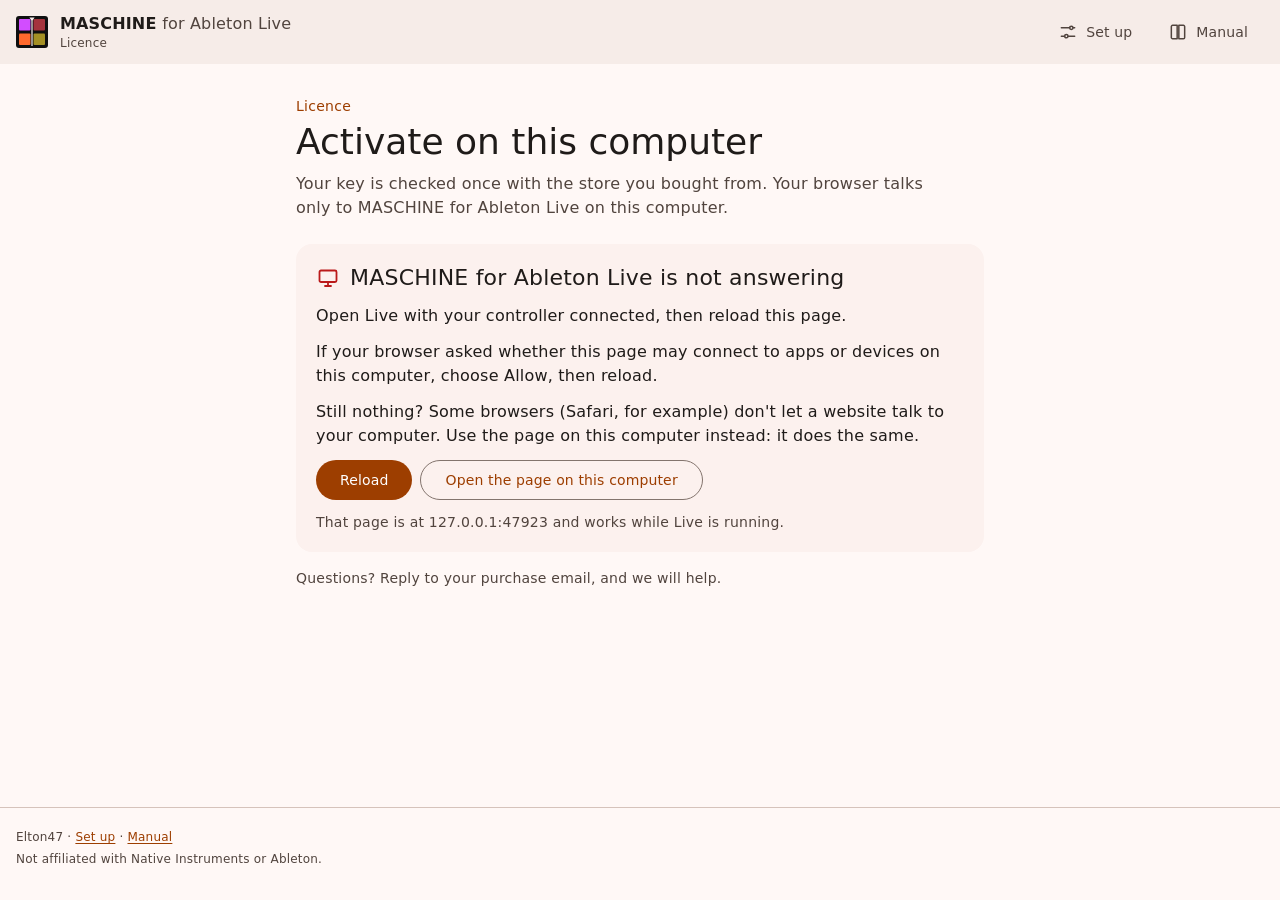
==== activate.html @ 623685ba "Activation page: activate, check and deactivate a licence on this computer The page talks only to MA" ====
<!doctype html>
<html lang="en">
<head>
  <meta charset="utf-8">
  <meta name="viewport" content="width=device-width, initial-scale=1">
  <!-- Only this site's own files, and fetch only to MASCHINE for Ableton Live on this computer. -->
  <meta http-equiv="Content-Security-Policy" content="default-src 'none'; script-src 'self'; style-src 'self'; img-src 'self' data:; connect-src http://127.0.0.1:*; form-action 'none'; base-uri 'none'">
  <meta name="referrer" content="no-referrer">
  <meta name="robots" content="noindex">
  <title>Activate: MASCHINE for Ableton Live</title>
  <meta name="description" content="Activate your MASCHINE for Ableton Live licence on this computer.">
  <meta name="color-scheme" content="light dark">
  <meta name="theme-color" content="#fff8f6" media="(prefers-color-scheme: light)">
  <meta name="theme-color" content="#171211" media="(prefers-color-scheme: dark)">
  <link rel="icon" href="data:image/svg+xml,%3Csvg xmlns='http://www.w3.org/2000/svg' viewBox='0 0 32 32'%3E%3Crect width='32' height='32' rx='3' fill='%230f0f10'/%3E%3Crect x='3' y='3' width='11.5' height='11.5' rx='1' fill='%23d24dff'/%3E%3Crect x='17.5' y='3' width='11.5' height='11.5' rx='1' fill='%23a4333d'/%3E%3Crect x='3' y='17.5' width='11.5' height='11.5' rx='1' fill='%23ff692d'/%3E%3Crect x='17.5' y='17.5' width='11.5' height='11.5' rx='1' fill='%23a49025'/%3E%3Cpath d='M13.4 1.4H18.6L16.6 4.4V30H15.4V4.4Z' fill='%23f4ece9' stroke='%230f0f10' stroke-width='.5' paint-order='stroke' stroke-linejoin='round'/%3E%3C/svg%3E">
  <link rel="stylesheet" href="css/styles.css">
  <link rel="stylesheet" href="css/activate.css">
  <!-- the site's remembered theme, before the first paint -->
  <script src="js/activate-theme.js"></script>
  <script src="js/activate.js" defer></script>
</head>
<body>
  <a class="skip-link" href="#main">Skip to content</a>

  <header class="top-app-bar">
    <div class="top-app-bar-inner">
      <a class="brand" href="./#manual" aria-label="MASCHINE for Ableton Live: manual">
        <svg class="logo" viewBox="0 0 32 32" aria-hidden="true"><rect width="32" height="32" rx="3" fill="#0f0f10"/><rect x="3" y="3" width="11.5" height="11.5" rx="1" fill="#d24dff"/><rect x="17.5" y="3" width="11.5" height="11.5" rx="1" fill="#a4333d"/><rect x="3" y="17.5" width="11.5" height="11.5" rx="1" fill="#ff692d"/><rect x="17.5" y="17.5" width="11.5" height="11.5" rx="1" fill="#a49025"/><path d="M13.4 1.4H18.6L16.6 4.4V30H15.4V4.4Z" fill="#f4ece9" stroke="#0f0f10" stroke-width=".5" paint-order="stroke" stroke-linejoin="round"/></svg>
        <span class="brand-text">
          <span class="brand-title">MASCHINE <span class="brand-for">for Ableton Live</span></span>
          <span class="brand-sub">Licence</span>
        </span>
      </a>
      <nav class="nav-tabs" aria-label="Sections">
        <a href="./#setup" class="nav-tab"><svg class="icon" aria-hidden="true"><use href="#i-setup"/></svg><span>Set up</span></a>
        <a href="./#manual" class="nav-tab"><svg class="icon" aria-hidden="true"><use href="#i-book"/></svg><span>Manual</span></a>
      </nav>
    </div>
  </header>

  <main id="main" tabindex="-1">
    <div class="activate">
      <header class="setup-hero">
        <p class="eyebrow">Licence</p>
        <h1 class="setup-title">Activate on this computer</h1>
        <p class="setup-intro">Your key is checked once with the store you bought from. Your browser talks only to MASCHINE for Ableton Live on this computer.</p>
      </header>

      <!-- Filled by js/activate.js from the licence state MASCHINE for Ableton Live reports on every load. -->
      <section id="act-state" class="card act-card" aria-live="polite" aria-busy="true">
        <p class="act-checking">Checking this computer…</p>
      </section>
      <section id="act-actions" class="card act-card" hidden></section>
      <div id="act-message" role="status" aria-live="polite"></div>
      <p id="act-help" class="act-help"></p>

      <noscript>
        <p class="note important">This page needs JavaScript. You can also activate on the page MASCHINE for Ableton Live serves on this computer: open <a href="http://127.0.0.1:47923/">127.0.0.1:47923</a> while Live is running.</p>
      </noscript>
    </div>
  </main>

  <footer class="footer">
    <p>Elton47 · <a href="./#setup">Set up</a> · <a href="./#manual">Manual</a></p>
    <p>Not affiliated with Native Instruments or Ableton.</p>
  </footer>

  <!-- Icons: simple strokes, drawn for this site. -->
  <svg width="0" height="0" class="act-sprite" aria-hidden="true" focusable="false">
    <defs>
      <symbol id="i-setup" viewBox="0 0 24 24"><path d="M4 7h10M18 7h2M4 17h4M12 17h8"/><circle cx="16" cy="7" r="2"/><circle cx="10" cy="17" r="2"/></symbol>
      <symbol id="i-book" viewBox="0 0 24 24"><path d="M4 5.5C4 4.7 4.7 4 5.5 4H11v16H5.5c-.8 0-1.5-.7-1.5-1.5zM20 5.5c0-.8-.7-1.5-1.5-1.5H13v16h5.5c.8 0 1.5-.7 1.5-1.5z"/></symbol>
      <symbol id="i-check" viewBox="0 0 24 24"><path d="M5 12.5l4.5 4.5L19 7.5"/></symbol>
      <symbol id="i-info" viewBox="0 0 24 24"><circle cx="12" cy="12" r="8.5"/><path d="M12 11v5.5M12 7.5v.5"/></symbol>
      <symbol id="i-alert" viewBox="0 0 24 24"><path d="M12 3.5l9 16H3z"/><path d="M12 10v4.5M12 17v.5"/></symbol>
      <symbol id="i-computer" viewBox="0 0 24 24"><rect x="3.5" y="4.5" width="17" height="11.5" rx="1.5"/><path d="M9 20h6M12 16v4"/></symbol>
    </defs>
  </svg>
</body>
</html>
---- css/styles.css ----
/* MASCHINE for Ableton Live: manual and setup.
   Material Design 3 tokens. Colour roles generated from the seed #E8620A (MASCHINE-like orange):
   primary / tertiary / error roles from the Fidelity scheme, secondary from Tonal Spot, surfaces
   from a low-chroma neutral at the seed hue (graphite with a hint of warmth). Contrast checked
   (text pairs >= 4.5:1). */

:root {
  color-scheme: light;
  --md-sys-color-primary: #9d3e00;
  --md-sys-color-on-primary: #ffffff;
  --md-sys-color-primary-container: #c55000;
  --md-sys-color-on-primary-container: #fffbff;
  --md-sys-color-secondary: #765749;
  --md-sys-color-on-secondary: #ffffff;
  --md-sys-color-secondary-container: #ffdbcc;
  --md-sys-color-on-secondary-container: #5c4033;
  --md-sys-color-tertiary: #005ea6;
  --md-sys-color-on-tertiary: #ffffff;
  --md-sys-color-tertiary-container: #0076cf;
  --md-sys-color-on-tertiary-container: #fdfcff;
  --md-sys-color-error: #ba1a1a;
  --md-sys-color-on-error: #ffffff;
  --md-sys-color-error-container: #ffdad6;
  --md-sys-color-on-error-container: #93000a;
  --md-sys-color-surface: #fff8f6;
  --md-sys-color-surface-dim: #e2d8d4;
  --md-sys-color-surface-bright: #fff8f6;
  --md-sys-color-surface-container-lowest: #ffffff;
  --md-sys-color-surface-container-low: #fcf1ee;
  --md-sys-color-surface-container: #f6ece8;
  --md-sys-color-surface-container-high: #f0e6e2;
  --md-sys-color-surface-container-highest: #ebe0dd;
  --md-sys-color-on-surface: #1f1b19;
  --md-sys-color-on-surface-variant: #51443e;
  --md-sys-color-outline: #83746d;
  --md-sys-color-outline-variant: #d6c3bb;
  --md-sys-color-inverse-surface: #352f2d;
  --md-sys-color-inverse-on-surface: #f9efeb;
  --md-sys-color-inverse-primary: #ffb694;
  --md-sys-color-scrim: #000000;
  --md-sys-color-shadow: #000000;

  /* shape scale */
  --md-sys-shape-xs: 4px;
  --md-sys-shape-sm: 8px;
  --md-sys-shape-md: 12px;
  --md-sys-shape-lg: 16px;
  --md-sys-shape-xl: 28px;
  --md-sys-shape-full: 9999px;

  /* elevation (shadow part; the tone part comes from the surface-container roles) */
  --md-sys-elevation-1: 0 1px 2px rgb(0 0 0 / .14), 0 1px 3px 1px rgb(0 0 0 / .08);
  --md-sys-elevation-2: 0 1px 2px rgb(0 0 0 / .16), 0 2px 6px 2px rgb(0 0 0 / .1);
  --md-sys-elevation-3: 0 4px 8px 3px rgb(0 0 0 / .12), 0 1px 3px rgb(0 0 0 / .2);

  /* motion */
  --md-sys-motion-easing: cubic-bezier(.2, 0, 0, 1);
  --md-sys-motion-short: 150ms;
  --md-sys-motion-medium: 300ms;

  /* typography */
  --md-ref-typeface: "Roboto Flex", Roboto, system-ui, -apple-system, "Segoe UI", "Helvetica Neue", Arial, sans-serif;
  --md-ref-typeface-mono: ui-monospace, "Cascadia Mono", "SF Mono", Menlo, Consolas, "Roboto Mono", monospace;

  /* hardware drawing: the controller stays dark in both themes, like the real thing */
  --hw-body: #232224;
  --hw-button: #3a393c;
  --hw-button-text: #dcdadc;
  --hw-pad: #48464a;
  --hw-screen: #0c0c0e;
  --hw-active: #ef6712;
  --hw-related: #ffb694;

  --focus-ring: 3px solid var(--md-sys-color-secondary);
  --bar-height: 64px;
  --page-max: 1840px; /* widest page container (app bar, toolbar, manual, footer) */
}

/* dark: same roles, dark tones */
@media (prefers-color-scheme: dark) {
  :root:not([data-theme="light"]) {
    color-scheme: dark;
    --md-sys-color-primary: #ffb694;
    --md-sys-color-on-primary: #571f00;
    --md-sys-color-primary-container: #ef6712;
    --md-sys-color-on-primary-container: #431600;
    --md-sys-color-secondary: #e6bead;
    --md-sys-color-on-secondary: #442a1e;
    --md-sys-color-secondary-container: #5c4033;
    --md-sys-color-on-secondary-container: #ffdbcc;
    --md-sys-color-tertiary: #a2c9ff;
    --md-sys-color-on-tertiary: #00315c;
    --md-sys-color-tertiary-container: #1693fc;
    --md-sys-color-on-tertiary-container: #002548;
    --md-sys-color-error: #ffb4ab;
    --md-sys-color-on-error: #690005;
    --md-sys-color-error-container: #93000a;
    --md-sys-color-on-error-container: #ffdad6;
    --md-sys-color-surface: #171211;
    --md-sys-color-surface-dim: #171211;
    --md-sys-color-surface-bright: #3e3836;
    --md-sys-color-surface-container-lowest: #110d0c;
    --md-sys-color-surface-container-low: #1f1b19;
    --md-sys-color-surface-container: #231f1d;
    --md-sys-color-surface-container-high: #2e2927;
    --md-sys-color-surface-container-highest: #393431;
    --md-sys-color-on-surface: #ebe0dd;
    --md-sys-color-on-surface-variant: #d6c3bb;
    --md-sys-color-outline: #9e8d86;
    --md-sys-color-outline-variant: #51443e;
    --md-sys-color-inverse-surface: #ebe0dd;
    --md-sys-color-inverse-on-surface: #352f2d;
    --md-sys-color-inverse-primary: #a14000;
    --hw-body: #0f0e0f;
    --hw-button: #343336;
  }
}

:root[data-theme="dark"] {
  color-scheme: dark;
  --md-sys-color-primary: #ffb694;
  --md-sys-color-on-primary: #571f00;
  --md-sys-color-primary-container: #ef6712;
  --md-sys-color-on-primary-container: #431600;
  --md-sys-color-secondary: #e6bead;
  --md-sys-color-on-secondary: #442a1e;
  --md-sys-color-secondary-container: #5c4033;
  --md-sys-color-on-secondary-container: #ffdbcc;
  --md-sys-color-tertiary: #a2c9ff;
  --md-sys-color-on-tertiary: #00315c;
  --md-sys-color-tertiary-container: #1693fc;
  --md-sys-color-on-tertiary-container: #002548;
  --md-sys-color-error: #ffb4ab;
  --md-sys-color-on-error: #690005;
  --md-sys-color-error-container: #93000a;
  --md-sys-color-on-error-container: #ffdad6;
  --md-sys-color-surface: #171211;
  --md-sys-color-surface-dim: #171211;
  --md-sys-color-surface-bright: #3e3836;
  --md-sys-color-surface-container-lowest: #110d0c;
  --md-sys-color-surface-container-low: #1f1b19;
  --md-sys-color-surface-container: #231f1d;
  --md-sys-color-surface-container-high: #2e2927;
  --md-sys-color-surface-container-highest: #393431;
  --md-sys-color-on-surface: #ebe0dd;
  --md-sys-color-on-surface-variant: #d6c3bb;
  --md-sys-color-outline: #9e8d86;
  --md-sys-color-outline-variant: #51443e;
  --md-sys-color-inverse-surface: #ebe0dd;
  --md-sys-color-inverse-on-surface: #352f2d;
  --md-sys-color-inverse-primary: #a14000;
  --hw-body: #0f0e0f;
  --hw-button: #343336;
}

/* --- base ------------------------------------------------------------------------------- */

*, *::before, *::after { box-sizing: border-box; }

html {
  -webkit-text-size-adjust: 100%;
  text-size-adjust: 100%;
  scroll-padding-top: calc(var(--bar-height) + 16px);
}

body {
  margin: 0;
  min-height: 100vh;
  display: flex;
  flex-direction: column;
  background: var(--md-sys-color-surface);
  color: var(--md-sys-color-on-surface);
  font-family: var(--md-ref-typeface);
  font-size: 14px;
  line-height: 20px;
  letter-spacing: .015em;
  font-optical-sizing: auto;
  -webkit-font-smoothing: antialiased;
  overflow-x: hidden;
}

main { flex: 1; outline: none; }

a { color: var(--md-sys-color-primary); text-underline-offset: 2px; }
a:hover { text-decoration-thickness: 2px; }

h1, h2, h3, h4 { margin: 0; font-weight: 500; }

code, kbd, .mono { font-family: var(--md-ref-typeface-mono); }

:focus-visible { outline: var(--focus-ring); outline-offset: 2px; }
button { font: inherit; color: inherit; }

.icon {
  width: 20px; height: 20px; flex: none;
  fill: none; stroke: currentColor; stroke-width: 1.8; stroke-linecap: round; stroke-linejoin: round;
}

.visually-hidden {
  position: absolute !important; width: 1px; height: 1px; margin: -1px; padding: 0;
  overflow: hidden; clip: rect(0 0 0 0); white-space: nowrap; border: 0;
}

.skip-link {
  position: absolute; left: 12px; top: -60px; z-index: 50;
  padding: 10px 16px; border-radius: var(--md-sys-shape-full);
  background: var(--md-sys-color-primary); color: var(--md-sys-color-on-primary);
  font-weight: 500; text-decoration: none;
}
.skip-link:focus { top: 12px; }

.view[hidden] { display: none !important; }

/* state layer: hover / focus / press tint in the content colour (M3) */
.state { position: relative; isolation: isolate; }
.state::after {
  content: ""; position: absolute; inset: 0; z-index: -1; border-radius: inherit;
  background: currentColor; opacity: 0; pointer-events: none;
  transition: opacity var(--md-sys-motion-short) linear;
}
.state:hover::after { opacity: .08; }
.state:focus-visible::after { opacity: .1; }
.state:active::after { opacity: .12; }

/* --- buttons -------------------------------------------------------------------------- */

.btn {
  position: relative; isolation: isolate;
  display: inline-flex; align-items: center; justify-content: center; gap: 8px;
  min-height: 40px; padding: 0 24px; border-radius: var(--md-sys-shape-full);
  border: 0; cursor: pointer; text-decoration: none; white-space: nowrap;
  font-size: 14px; line-height: 20px; font-weight: 500; letter-spacing: .01em;
}
.btn .icon { width: 18px; height: 18px; }
.btn::after {
  content: ""; position: absolute; inset: 0; z-index: -1; border-radius: inherit;
  background: currentColor; opacity: 0; transition: opacity var(--md-sys-motion-short) linear;
}
.btn:hover::after { opacity: .08; }
.btn:focus-visible::after, .btn:active::after { opacity: .12; }
.btn-filled { background: var(--md-sys-color-primary); color: var(--md-sys-color-on-primary); }
.btn-filled:hover { box-shadow: var(--md-sys-elevation-1); }
.btn-tonal { background: var(--md-sys-color-secondary-container); color: var(--md-sys-color-on-secondary-container); }
.btn-outlined { background: transparent; color: var(--md-sys-color-primary); border: 1px solid var(--md-sys-color-outline); }
.btn-text { background: transparent; color: var(--md-sys-color-primary); padding: 0 12px; }
.btn[disabled], .btn[aria-disabled="true"] {
  background: color-mix(in srgb, var(--md-sys-color-on-surface) 12%, transparent);
  color: color-mix(in srgb, var(--md-sys-color-on-surface) 38%, transparent);
  border-color: transparent; box-shadow: none; cursor: default; pointer-events: none;
}
.btn-filled.has-icon-end { padding-right: 16px; }
.btn-outlined.has-icon-start, .btn-text.has-icon-start { padding-left: 16px; }

.icon-button {
  position: relative; isolation: isolate;
  display: inline-grid; place-items: center; width: 40px; height: 40px; padding: 0;
  border: 0; border-radius: var(--md-sys-shape-full); background: transparent;
  color: var(--md-sys-color-on-surface-variant); cursor: pointer;
}
.icon-button .icon { width: 22px; height: 22px; }
.icon-button::after {
  content: ""; position: absolute; inset: 0; z-index: -1; border-radius: inherit;
  background: currentColor; opacity: 0; transition: opacity var(--md-sys-motion-short) linear;
}
.icon-button:hover::after { opacity: .08; }
.icon-button:focus-visible::after, .icon-button:active::after, .icon-button[aria-expanded="true"]::after { opacity: .12; }

/* --- top app bar ------------------------------------------------------------------------ */

.top-app-bar {
  position: sticky; top: 0; z-index: 20;
  background: var(--md-sys-color-surface-container);
  color: var(--md-sys-color-on-surface);
  transition: box-shadow var(--md-sys-motion-short) linear;
}
.top-app-bar.scrolled { box-shadow: var(--md-sys-elevation-2); }
.top-app-bar-inner {
  display: flex; align-items: center; gap: 16px;
  max-width: var(--page-max); margin: 0 auto; padding: 0 16px; min-height: var(--bar-height);
}

.brand {
  display: flex; align-items: center; gap: 12px; min-width: 0;
  color: inherit; text-decoration: none; border-radius: var(--md-sys-shape-sm);
}
/* Logo: the four corner pads of the grid in MASCHINE's sound colours (PAD_COLORS, layouts.js), with
   Live's playhead passing: the pads it has passed glow. Drawn in index.html (same as the favicon). */
.logo { display: block; flex: none; width: 32px; height: 32px; }
.brand-text { display: flex; flex-direction: column; min-width: 0; }
.brand-title { font-size: 16px; line-height: 22px; font-weight: 600; letter-spacing: .01em; white-space: nowrap; }
.brand-for { font-weight: 400; color: var(--md-sys-color-on-surface-variant); }
.brand-sub { font-size: 12px; line-height: 16px; color: var(--md-sys-color-on-surface-variant); white-space: nowrap; }

.nav-tabs { display: flex; gap: 4px; margin-left: auto; }
.nav-tab {
  position: relative; isolation: isolate;
  display: inline-flex; align-items: center; gap: 8px;
  height: 40px; padding: 0 16px; border-radius: var(--md-sys-shape-full);
  color: var(--md-sys-color-on-surface-variant); text-decoration: none;
  font-size: 14px; font-weight: 500; letter-spacing: .01em; white-space: nowrap;
}
.nav-tab::after {
  content: ""; position: absolute; inset: 0; z-index: -1; border-radius: inherit;
  background: currentColor; opacity: 0; transition: opacity var(--md-sys-motion-short) linear;
}
.nav-tab:hover::after { opacity: .08; }
.nav-tab[aria-current="page"] {
  background: var(--md-sys-color-secondary-container); color: var(--md-sys-color-on-secondary-container);
}

.theme-menu { position: relative; }
.menu {
  position: absolute; right: 0; top: calc(100% + 4px); z-index: 30;
  min-width: 168px; padding: 8px 0; border-radius: var(--md-sys-shape-xs);
  background: var(--md-sys-color-surface-container); box-shadow: var(--md-sys-elevation-2);
}
.menu[hidden] { display: none; }
.menu button {
  position: relative; isolation: isolate;
  display: flex; align-items: center; gap: 12px; width: 100%;
  height: 48px; padding: 0 16px; border: 0; background: transparent; cursor: pointer;
  color: var(--md-sys-color-on-surface); text-align: left; font-size: 14px;
}
.menu button .icon { color: var(--md-sys-color-on-surface-variant); }
.menu button::after { content: ""; position: absolute; inset: 0; z-index: -1; background: currentColor; opacity: 0; }
.menu button:hover::after, .menu button:focus-visible::after { opacity: .08; }
.menu button:focus-visible { outline: none; }
.menu button[aria-checked="true"] { background: var(--md-sys-color-secondary-container); color: var(--md-sys-color-on-secondary-container); }
.menu button[aria-checked="true"] .icon { color: inherit; }

/* --- shared surfaces -------------------------------------------------------------------- */

.card, .hardware-card, .selection, .welcome-card {
  background: var(--md-sys-color-surface-container-low);
  border-radius: var(--md-sys-shape-lg);
}
.card { padding: 20px 20px 12px; scroll-margin-top: calc(var(--bar-height) + 16px); }
.card > h2, .selection h2 { font-size: 22px; line-height: 28px; font-weight: 500; }
.card .summary { margin: 6px 0 12px; color: var(--md-sys-color-on-surface-variant); font-size: 14px; line-height: 20px; }

.banner {
  display: flex; gap: 10px; align-items: flex-start;
  margin: 12px 0 0; padding: 12px 14px; border-radius: var(--md-sys-shape-md);
  background: var(--md-sys-color-secondary-container); color: var(--md-sys-color-on-secondary-container);
}
.banner[hidden] { display: none; }

.footer {
  max-width: var(--page-max); width: 100%; margin: 32px auto 0; padding: 20px 16px 28px;
  border-top: 1px solid var(--md-sys-color-outline-variant);
  color: var(--md-sys-color-on-surface-variant); font-size: 12px; line-height: 18px;
}
.footer p { margin: 0 0 4px; }
.noscript { padding: 24px; }

.snackbar {
  position: fixed; left: 50%; bottom: 24px; z-index: 40;
  max-width: min(560px, calc(100vw - 32px)); padding: 14px 16px; border-radius: var(--md-sys-shape-xs);
  background: var(--md-sys-color-inverse-surface); color: var(--md-sys-color-inverse-on-surface);
  box-shadow: var(--md-sys-elevation-3); font-size: 14px;
  transform: translate(-50%, 24px); opacity: 0; pointer-events: none;
  transition: opacity var(--md-sys-motion-short) linear, transform var(--md-sys-motion-medium) var(--md-sys-motion-easing);
}
.snackbar.show { opacity: 1; transform: translate(-50%, 0); }
.snackbar:empty { display: none; }

/* hardware button names, wherever they appear */
.key {
  display: inline-block; padding: 3px 7px; border-radius: 6px;
  background: var(--md-sys-color-surface-container-highest);
  box-shadow: inset 0 -1px 0 var(--md-sys-color-outline-variant);
  color: var(--md-sys-color-on-surface);
  font: 600 11.5px/14px var(--md-ref-typeface); letter-spacing: .04em; white-space: nowrap;
}
.key.shift { background: var(--md-sys-color-secondary-container); color: var(--md-sys-color-on-secondary-container); box-shadow: none; }

/* --- manual ----------------------------------------------------------------------------- */

.manual-toolbar {
  display: flex; flex-wrap: wrap; gap: 12px; align-items: center;
  max-width: var(--page-max); margin: 0 auto; padding: 16px 16px 0;
}

.segmented {
  display: inline-flex; flex: none; height: 40px;
  border: 1px solid var(--md-sys-color-outline); border-radius: var(--md-sys-shape-full); overflow: hidden;
}
.segmented button {
  position: relative; isolation: isolate;
  display: inline-flex; align-items: center; justify-content: center; gap: 8px;
  padding: 0 16px; border: 0; background: transparent; cursor: pointer;
  color: var(--md-sys-color-on-surface); font-size: 14px; font-weight: 500; letter-spacing: .01em; white-space: nowrap;
}
.segmented button + button { border-left: 1px solid var(--md-sys-color-outline); }
.segmented button::after { content: ""; position: absolute; inset: 0; z-index: -1; background: currentColor; opacity: 0; }
.segmented button:hover::after { opacity: .08; }
.segmented button:focus-visible { outline-offset: -3px; }
.segmented .check { width: 18px; height: 18px; display: none; }
.segmented button[aria-checked="true"] { background: var(--md-sys-color-secondary-container); color: var(--md-sys-color-on-secondary-container); }
.segmented button[aria-checked="true"] .check { display: block; }

.search-bar {
  display: flex; align-items: center; gap: 12px; flex: 1 1 280px; min-width: 0;
  height: 48px; padding: 0 16px; border-radius: var(--md-sys-shape-full);
  background: var(--md-sys-color-surface-container-high); color: var(--md-sys-color-on-surface-variant);
  cursor: text;
}
.search-bar:focus-within { outline: var(--focus-ring); outline-offset: 0; }
.search-bar input {
  flex: 1; min-width: 0; height: 100%; border: 0; background: transparent; outline: none;
  color: var(--md-sys-color-on-surface); font: inherit; font-size: 16px; line-height: 24px;
}
.search-bar input::placeholder { color: var(--md-sys-color-on-surface-variant); opacity: 1; }
.search-hint {
  font-size: 12px; padding: 1px 7px; border-radius: 6px;
  border: 1px solid var(--md-sys-color-outline-variant); color: var(--md-sys-color-on-surface-variant);
}
@media (hover: none) { .search-hint { display: none; } }
.search-hint[hidden] { display: none; }
.search-bar input::-webkit-search-cancel-button { -webkit-appearance: none; appearance: none; display: none; }
.search-clear { margin-right: -10px; }
.search-clear[hidden] { display: none; }
.cheatsheet-button { flex: none; }
.cheatsheet-button .icon { width: 20px; height: 20px; }

/* a section's note (features.json `notes`), e.g. the MASCHINE plug-in in Getting started */
.card .manual-note { margin: 0 0 12px; }
.manual-note p { margin: 0; }
.manual-note strong { font-weight: 600; }
.manual-notes { margin-top: 4px; }

/* search results: the matches grouped under their sections, the matched words marked */
.reference [hidden] { display: none !important; }
.search-results { display: flex; flex-direction: column; gap: 12px; }
.search-count { margin: 4px 4px 0; color: var(--md-sys-color-on-surface-variant); }
.search-count strong { color: var(--md-sys-color-on-surface); font-weight: 600; }
.search-group { padding-top: 14px; }
.search-group-head { display: flex; align-items: flex-start; justify-content: space-between; gap: 8px 12px; margin-bottom: 6px; }
.search-group-head h2 { font-size: 18px; line-height: 24px; padding-top: 6px; }
.search-open { flex: none; min-height: 36px; }
mark.hit {
  padding: 0 1px; margin: 0 -1px; border-radius: 3px; color: inherit;
  background: color-mix(in srgb, var(--md-sys-color-primary) 20%, transparent);
  box-shadow: inset 0 -2px 0 var(--md-sys-color-primary);
}
.search-empty h2 { margin-bottom: 2px; }
.search-empty .summary { max-width: 60ch; }
.suggestions { display: flex; flex-wrap: wrap; gap: 8px; margin: 0 0 16px; }
.suggestion {
  position: relative; isolation: isolate;
  display: inline-flex; align-items: center; height: 32px; padding: 0 12px;
  border: 1px solid var(--md-sys-color-outline-variant); border-radius: var(--md-sys-shape-sm);
  background: transparent; color: var(--md-sys-color-on-surface-variant); cursor: pointer; font-size: 14px; font-weight: 500;
}
.suggestion .key { padding: 2px 6px; }
.suggestion::after { content: ""; position: absolute; inset: 0; z-index: -1; border-radius: inherit; background: currentColor; opacity: 0; }
.suggestion:hover::after, .suggestion:focus-visible::after { opacity: .08; }
.search-empty .actions { margin-bottom: 8px; }
#view-manual.searching .welcome-card { display: none; }
/* one column: while searching, the results come straight under the search field */
@media (max-width: 1100px) {
  #view-manual.searching .hardware { display: none; }
}

.manual-layout {
  display: grid; grid-template-columns: minmax(0, 1.45fr) minmax(0, 1fr); gap: 16px;
  max-width: var(--page-max); margin: 0 auto; padding: 16px;
}
.manual-layout > * { min-width: 0; }
.hardware { position: sticky; top: calc(var(--bar-height) + 16px); align-self: start; }
/* the drawing is a control surface: clicks and drags never select its printed text */
.hardware-card { padding: 12px; -webkit-user-select: none; user-select: none; }
#device, .hw-drawing { display: block; width: 100%; height: auto; -webkit-user-select: none; user-select: none; }
/* side by side, the sticky drawing stays within the window height (a tall layout is centred) */
@media (min-width: 1101px) {
  #device { max-height: calc(100vh - var(--bar-height) - 56px); }
}
.hint { margin: 12px 4px 0; color: var(--md-sys-color-on-surface-variant); font-size: 12px; line-height: 16px; }

/* hardware drawing: flat schematic (layouts without real: true) */
.hw-body { fill: var(--hw-body); }
.hw-control { cursor: pointer; outline: none; }
.hw-drawing:not(.real) .hw-control rect, .hw-drawing:not(.real) .hw-control circle { fill: var(--hw-button); stroke: transparent; stroke-width: 2.5; transition: fill .12s, stroke .12s; }
.hw-drawing:not(.real) .hw-control.pad rect { fill: var(--hw-pad); }
.hw-control.screen { cursor: default; }
.hw-drawing:not(.real) .hw-control.screen rect { fill: var(--hw-screen); stroke: #2b2a2e; stroke-width: 1.5; }
.hw-drawing:not(.real) .hw-control.strip rect { fill: #1b1a1d; stroke: #3d3c40; stroke-width: 1; }
.hw-drawing:not(.real) .hw-control.encoder circle.ring { fill: #1f1e21; stroke: #4a494d; stroke-width: 3; }
.hw-drawing:not(.real) .hw-control.knob circle { fill: #2c2b2e; stroke: #4a494d; stroke-width: 2; }
.hw-drawing:not(.real) .hw-control text { fill: var(--hw-button-text); font: 600 11px var(--md-ref-typeface); pointer-events: none; text-anchor: middle; dominant-baseline: central; }
.hw-drawing:not(.real) .hw-control.pad text { fill: #8f8c92; font-size: 13px; }
.hw-drawing:not(.real) .hw-control.screen text { fill: #5e5c62; font-size: 12px; letter-spacing: .1em; }
.hw-drawing:not(.real) .hw-control:hover rect, .hw-drawing:not(.real) .hw-control:hover circle { stroke: var(--hw-related); }
.hw-drawing:not(.real) .hw-control:focus-visible rect, .hw-drawing:not(.real) .hw-control:focus-visible circle { stroke: #ffffff; stroke-width: 3.5; }
.hw-drawing:not(.real) .hw-control.related rect, .hw-drawing:not(.real) .hw-control.related circle { fill: color-mix(in srgb, var(--hw-related) 35%, var(--hw-button)); stroke: var(--hw-related); }
.hw-drawing:not(.real) .hw-control.selected rect, .hw-drawing:not(.real) .hw-control.selected circle { fill: var(--hw-active); stroke: #ffd1ad; }
.hw-drawing:not(.real) .hw-control.selected text, .hw-drawing:not(.real) .hw-control.related text { fill: #fff; }
/* pads light in their MASCHINE sound colour (PAD_COLORS in layouts.js) */
.hw-drawing:not(.real) .hw-control.pad.related rect { fill: color-mix(in srgb, var(--pad-color) 45%, var(--hw-pad)); stroke: var(--pad-color); }
.hw-drawing:not(.real) .hw-control.pad.selected rect { fill: var(--pad-color); stroke: #fff; }
.hw-drawing:not(.real) .hw-control.pad.selected text { fill: #1c1b1d; }

/* hardware drawing: measured layouts (real: true) in the hardware's own look: a matte charcoal
   panel, soft-touch rubber caps with matte grey print (PLAY green, REC red, SHIFT boxed), a black
   encoder with a ridged band, the OLED as crisp pixels on flat black; unlit pads are milky translucent
   silicone with dark grey print, lit pads glow in their colour. */
.hw-drawing.real .hw-body { fill: url(#hw-body-fill); stroke: #161618; stroke-width: 1.5; }
.hw-drawing.real .hw-rim { fill: none; stroke: #ffffff; stroke-opacity: .13; stroke-width: 1.2; }
.hw-drawing.real .hw-dot { fill: #7d8ae6; opacity: .5; }
.hw-drawing.real text { pointer-events: none; }
.hw-drawing.real .cap { stroke: #08080a; stroke-width: 1.6; transition: fill .12s, stroke .12s; }
/* rubber caps (drawCap() in manual.js): shadow, cap (the sides) with a dark gap, top face, rim */
.hw-drawing.real .button .cap { fill: url(#hw-cap-fill); stroke: #111113; stroke-width: 1; }
.hw-drawing.real .cap-shadow { fill: #000; opacity: .4; pointer-events: none; }
.hw-drawing.real .cap-shadow.soft { opacity: .2; }
.hw-drawing.real .cap-face { fill: url(#hw-face-fill); pointer-events: none; }
.hw-drawing.real .cap-rim { fill: none; stroke: #fff; stroke-opacity: .13; stroke-width: .8; stroke-linecap: round; pointer-events: none; }
/* printed labels: a bold condensed capital line and the SHIFT function under it, matte grey */
.hw-drawing.real .label { fill: #9a9a9e; font: 700 9px var(--md-ref-typeface); letter-spacing: .025em; }
.hw-drawing.real .sublabel { fill: #8e8e92; font: 400 7.9px var(--md-ref-typeface); letter-spacing: .01em; }
/* condensed like the printed face: narrowed from the label's left edge */
.hw-drawing.real .label, .hw-drawing.real .sublabel { transform-box: fill-box; transform-origin: 0 50%; transform: scaleX(.88); }
.hw-drawing.real .label.green { fill: #45c95a; }
.hw-drawing.real .label.red, .hw-drawing.real .sublabel.red { fill: #f2453a; }
.hw-drawing.real .label-box { fill: #a4a4a8; }
.hw-drawing.real .label.inverse { fill: #232325; }
.hw-drawing.real .icon-line { fill: none; stroke: #bdbdc1; stroke-width: 1.4; stroke-linecap: round; }
.hw-drawing.real .icon-fill { fill: #bdbdc1; }
.hw-drawing.real .icon-fill.arrow { fill: #85858a; }
.hw-drawing.real .pad .cap { fill: url(#hw-pad-fill); stroke: #8e8f94; stroke-width: 1; }
.hw-drawing.real .pad .sheen { fill: url(#hw-pad-sheen); opacity: 0; pointer-events: none; transition: opacity .12s; }
.hw-drawing.real .pad-print { fill: #4a4a4e; font: 500 8.4px var(--md-ref-typeface); dominant-baseline: middle; }
.hw-drawing.real .pad-number { font-weight: 800; }
.hw-drawing.real .pad-letter { font-weight: 700; text-anchor: end; }
/* the touch strip: a shallow groove in the panel: one flat dark grey, darker than the panel, square
   corners, a light shadow fading in from the left and right ends and a faint darker top edge; no shine, no
   gradient across the fill, no border */
.hw-drawing.real .strip .cap { fill: #1e1e21; stroke: none; rx: 0; }
.hw-drawing.real .strip-inner { fill: #1e1e21; rx: 0; pointer-events: none; }
.hw-drawing.real .strip .cap-shadow { display: none; }
.hw-drawing.real .strip-end, .hw-drawing.real .strip-edge { pointer-events: none; }
.hw-drawing.real .strip-edge { fill: #000; opacity: .14; }
.hw-drawing.real .encoder .ring { fill: #0d0d0e; stroke: #2e2e31; stroke-width: 1.5; transition: stroke .12s; }
.hw-drawing.real .encoder .knurl { fill: #19191b; stroke: #3c3c40; stroke-width: 3.2; stroke-dasharray: 1.3 1.5; }
.hw-drawing.real .encoder .knob-cap { fill: url(#hw-knob-fill); stroke: #050506; stroke-width: 1; }
/* the MIKRO's OLED: almost flat black in a thin, slightly lighter bezel line; crisp warm white pixels */
.hw-drawing.real .screen .bezel { fill: #0b0b0c; stroke: #2a2a2d; stroke-width: .9; }
.hw-drawing.real .screen .oled { fill: #070707; }
.hw-drawing.real .screen .pixels { fill: #f2f2ee; }
/* on screen the pixels and the glass are one image of whole device pixels (paintOled() in manual.js) */
.hw-drawing.real .screen .oled-image { image-rendering: pixelated; pointer-events: none; }
/* the MIKRO's screen magnified beside it (syncMagnifier() in manual.js), in the tour loupe's look */
.hw-control.screen.magnify { cursor: zoom-in; }
.oled-magnifier {
  position: fixed; z-index: 45; padding: 8px; border-radius: 2px; pointer-events: none;
  background: #070707; box-shadow: inset 0 0 0 1px #2a2a2d, var(--md-sys-elevation-3);
  animation: magnifier-in .12s linear;
}
.oled-magnifier[hidden] { display: none; }
.oled-magnifier canvas { display: block; image-rendering: pixelated; }
@keyframes magnifier-in { from { opacity: 0; } }
.hw-drawing.real:not(.cs-drawing) .screen.raster .pixels,
.hw-drawing.real:not(.cs-drawing) .screen.raster .oled { display: none; }
.cs-drawing .oled-image { display: none; }
/* MK3: the glossy display panel, the darker edge band, plain light display buttons, knobs with a
   dark skirt and lighter top, the dots around the encoder, and the colour screens */
.hw-drawing.real .hw-glass { fill: url(#hw-glass-fill); stroke: #000; stroke-width: 1; }
.hw-drawing.real .hw-edge { fill: #0b0b0c; opacity: .55; }
.hw-drawing.real .hw-mark { fill: #6a6a6e; }
.hw-drawing.real .button.light .cap { fill: url(#hw-light-fill); stroke: #6f777c; stroke-width: 1; }
.hw-drawing.real .knob .ring { fill: #0b0b0c; stroke: #2a2a2d; stroke-width: 1.4; transition: stroke .12s; }
.hw-drawing.real .knob-top { fill: url(#hw-knob-top); stroke: #050506; stroke-width: .8; pointer-events: none; }
.hw-drawing.real .encoder .knurl, .hw-drawing.real .encoder .knob-cap { pointer-events: none; }
.hw-drawing.real .screen .lcd { fill: #0c0c0e; stroke: #232327; stroke-width: 1; }
.hw-drawing.real .screen text { dominant-baseline: middle; font-family: var(--md-ref-typeface); }
.hw-drawing.real .lcd-rule { fill: #1e1f23; }
.hw-drawing.real .lcd-touched { fill: #1e1f23; }
.hw-drawing.real .lcd-track { fill: #3c3e44; }
.hw-drawing.real .lcd-chip { stroke: #0c0c0e; stroke-width: 1.5; }
.hw-drawing.real .lcd-button { fill: #e2e2e6; font-size: 19px; font-weight: 600; text-anchor: middle; }
.hw-drawing.real .lcd-title { fill: #e2e2e6; font-size: 30px; font-weight: 600; }
.hw-drawing.real .lcd-sub { fill: #8f9199; font-size: 22px; font-weight: 500; }
.hw-drawing.real .lcd-center { fill: #e2e2e6; font-size: 50px; font-weight: 600; text-anchor: middle; }
.hw-drawing.real .lcd-small { fill: #8f9199; font-size: 23px; font-weight: 500; text-anchor: middle; }
.hw-drawing.real .lcd-list { fill: #e2e2e6; font-size: 21px; font-weight: 500; }
.hw-drawing.real .lcd-list.chosen { fill: #0c0c0e; font-weight: 700; }
.hw-drawing.real .lcd-knob-name { fill: #e2e2e6; font-size: 20px; font-weight: 600; text-anchor: middle; }
.hw-drawing.real .lcd-knob-value { fill: #8f9199; font-size: 23px; font-weight: 500; text-anchor: middle; }
.hw-drawing.real .lcd-knob-value.touched { fill: #fff; }
/* MK3 group buttons are always lit dimly in their track colour, the selected track brighter */
.hw-drawing.real .button.lit .cap { fill: color-mix(in srgb, var(--lit-color) 30%, #2a2a2d); }
.hw-drawing.real .button.lit.lit-bright .cap { fill: color-mix(in srgb, var(--lit-color) 78%, #2a2a2d); }
.hw-drawing.real .button.lit.lit-bright .label { fill: #141416; }
/* choosing another group button makes that one the selected track: the first one dims again */
.hw-drawing.real:has(.button.lit.selected) .button.lit.lit-bright:not(.selected):not(.related) .cap { fill: color-mix(in srgb, var(--lit-color) 30%, #2a2a2d); }
.hw-drawing.real:has(.button.lit.selected) .button.lit.lit-bright:not(.selected):not(.related) .label { fill: #d4d4d8; }
/* pad demos: the pads as the selected mode lights them (dim / mid / bright, like the hardware):
   the milky pad tinted by its light and glowing a little, a darker edge in the same colour; a pad of a combo
   (related) or the selected pad keeps its own highlight */
.hw-drawing.real .pad.demo-dim:not(.selected):not(.related) .cap { fill: color-mix(in srgb, var(--demo-color) 42%, #e6e7e9); stroke: color-mix(in srgb, var(--demo-color) 40%, #808186); }
.hw-drawing.real .pad.demo-mid:not(.selected):not(.related) .cap { fill: color-mix(in srgb, var(--demo-color) 76%, #e6e7e9); stroke: color-mix(in srgb, var(--demo-color) 60%, #4a4a4e); }
.hw-drawing.real .pad.demo-dim:not(.selected):not(.related) .sheen { opacity: .35; }
.hw-drawing.real .pad.demo-mid:not(.selected):not(.related) .sheen { opacity: .45; }
.hw-drawing.real .pad.demo-bright:not(.selected):not(.related) .cap { fill: var(--demo-color); stroke: color-mix(in srgb, var(--demo-color) 65%, #1a1a1c); }
.hw-drawing.real .pad.demo-bright:not(.selected):not(.related) .sheen { opacity: .9; }
.hw-drawing.real .pad.demo-dim .pad-print { fill: #2e2e32; }
.hw-drawing.real .pad.demo-mid .pad-print, .hw-drawing.real .pad.demo-bright .pad-print { fill: #141416; }
/* states: hover / a combo's controls (related) / the selected control, lit like the hardware */
.hw-drawing.real .hw-control:hover .cap, .hw-drawing.real .hw-control:hover .ring { stroke: var(--hw-related); }
.hw-drawing.real .hw-control:focus-visible .cap, .hw-drawing.real .hw-control:focus-visible .ring { stroke: #fff; stroke-width: 2.4; }
.hw-drawing.real .pad:focus-visible .cap { stroke: var(--hw-active); }
.hw-drawing.real .button.related .cap { fill: color-mix(in srgb, var(--hw-related) 22%, #2c2c2f); stroke: var(--hw-related); }
.hw-drawing.real .button.selected .cap { fill: #4b4b50; stroke: var(--hw-active); stroke-width: 2.4; }
.hw-drawing.real .button.selected .label, .hw-drawing.real .button.related .label { fill: #fff; }
.hw-drawing.real .button.selected .sublabel, .hw-drawing.real .button.related .sublabel { fill: #d0d0d4; }
.hw-drawing.real .button.selected .label.inverse, .hw-drawing.real .button.related .label.inverse { fill: #121214; }
/* PLAY and REC keep their colour and light up brighter, like the backlit buttons */
.hw-drawing.real .button.selected .label.green, .hw-drawing.real .button.related .label.green {
  fill: #6dff7f; filter: drop-shadow(0 0 2px rgb(109 255 127 / .65));
}
.hw-drawing.real .button.selected .label.red, .hw-drawing.real .button.related .label.red,
.hw-drawing.real .button.selected .sublabel.red, .hw-drawing.real .button.related .sublabel.red {
  fill: #ff6a5c; filter: drop-shadow(0 0 2px rgb(255 106 92 / .6));
}
.hw-drawing.real .button.selected .icon-fill { fill: #fff; }
.hw-drawing.real .button.selected .icon-line { stroke: #fff; }
.hw-drawing.real .pad.related .cap { fill: color-mix(in srgb, var(--pad-color) 70%, #cfd0d3); stroke: color-mix(in srgb, var(--pad-color) 60%, #1a1a1c); stroke-width: 1.6; }
.hw-drawing.real .pad.related .sheen { opacity: .35; }
.hw-drawing.real .pad.selected .cap { fill: var(--pad-color); stroke: #fff; stroke-width: 2; }
.hw-drawing.real .pad.selected .sheen { opacity: .9; }
.hw-drawing.real .pad.selected .pad-print, .hw-drawing.real .pad.related .pad-print { fill: #141416; }
/* a combo whose own token has a pad demo (SOLO + PAD: the track view): its pads show that demo,
   outlined as the combo's pads; pads the demo leaves unlit stay unlit */
.hw-drawing.real.combo-demo .pad.related:not(.selected) .cap { fill: url(#hw-pad-fill); stroke: var(--hw-related); }
.hw-drawing.real.combo-demo .pad.related:not(.selected) .sheen { opacity: 0; }
.hw-drawing.real.combo-demo .pad.related:not(.selected) .pad-print { fill: #4a4a4e; }
.hw-drawing.real.combo-demo .pad.related.demo-dim:not(.selected) .cap { fill: color-mix(in srgb, var(--demo-color) 42%, #e6e7e9); }
.hw-drawing.real.combo-demo .pad.related.demo-mid:not(.selected) .cap { fill: color-mix(in srgb, var(--demo-color) 76%, #e6e7e9); }
.hw-drawing.real.combo-demo .pad.related.demo-dim:not(.selected) .sheen { opacity: .35; }
.hw-drawing.real.combo-demo .pad.related.demo-mid:not(.selected) .sheen { opacity: .45; }
.hw-drawing.real.combo-demo .pad.related.demo-bright:not(.selected) .cap { fill: var(--demo-color); }
.hw-drawing.real.combo-demo .pad.related.demo-bright:not(.selected) .sheen { opacity: .9; }
.hw-drawing.real.combo-demo .pad.related.demo-dim:not(.selected) .pad-print { fill: #2e2e32; }
.hw-drawing.real.combo-demo .pad.related.demo-mid:not(.selected) .pad-print,
.hw-drawing.real.combo-demo .pad.related.demo-bright:not(.selected) .pad-print { fill: #141416; }
/* a pad lit by its track's level (the mixer, demo-meter): the brightness moves gently around its
   level, each pad at its own pace (--meter-period / --meter-delay from manual.js); still under
   reduced motion */
@property --meter { syntax: '<number>'; inherits: true; initial-value: 0.5; }
@keyframes pad-meter { 0%, 100% { --meter: .15; } 22% { --meter: .85; } 48% { --meter: .4; } 70% { --meter: 1; } 86% { --meter: .55; } }
@media (prefers-reduced-motion: no-preference) {
  .hw-drawing.real .pad.demo-meter { animation: pad-meter var(--meter-period, 2.4s) ease-in-out var(--meter-delay, 0s) infinite; }
  .hw-drawing.real .pad.demo-meter .cap, .tour-device .pad.demo-meter .cap { transition: none; }  /* the animation is the motion */
  .hw-drawing.real .pad.demo-meter.demo-dim:not(.selected):not(.related) .cap,
  .hw-drawing.real.combo-demo .pad.related.demo-meter.demo-dim:not(.selected) .cap { fill: color-mix(in srgb, var(--demo-color) calc(34% + var(--meter) * 16%), #e6e7e9); }
  .hw-drawing.real .pad.demo-meter.demo-mid:not(.selected):not(.related) .cap,
  .hw-drawing.real.combo-demo .pad.related.demo-meter.demo-mid:not(.selected) .cap { fill: color-mix(in srgb, var(--demo-color) calc(66% + var(--meter) * 20%), #e6e7e9); }
  .hw-drawing.real .pad.demo-meter.demo-bright:not(.selected):not(.related) .cap,
  .hw-drawing.real.combo-demo .pad.related.demo-meter.demo-bright:not(.selected) .cap { fill: color-mix(in srgb, var(--demo-color) calc(84% + var(--meter) * 16%), #e6e7e9); }
}
.hw-drawing.real .encoder.related .ring, .hw-drawing.real .knob.related .ring, .hw-drawing.real .strip.related .cap { stroke: var(--hw-related); stroke-width: 2.2; }
.hw-drawing.real .encoder.selected .ring, .hw-drawing.real .knob.selected .ring, .hw-drawing.real .strip.selected .cap { stroke: var(--hw-active); stroke-width: 2.6; }
/* light caps and buttons with a lit colour (MK3 group buttons) light up like the hardware */
.hw-drawing.real .button.light.related .cap { fill: color-mix(in srgb, var(--hw-related) 45%, #e9edf0); }
.hw-drawing.real .button.light.selected .cap { fill: #fff; }
.hw-drawing.real .button.lit.related .cap { fill: color-mix(in srgb, var(--lit-color) 88%, #2a2a2d); stroke: var(--hw-related); stroke-width: 2.2; }
.hw-drawing.real .button.lit.selected .cap { fill: var(--lit-color); stroke: #fff; stroke-width: 2; }
.hw-drawing.real .button.lit.selected .label, .hw-drawing.real .button.lit.related .label { fill: #141416; }
.hw-drawing.real .strip.selected .strip-inner, .hw-drawing.real .strip.related .strip-inner { fill: color-mix(in srgb, var(--hw-related) 25%, #1e1e21); }
.badge circle { fill: var(--hw-active); stroke: #fff; stroke-width: 2; }
.badge text { fill: #fff; font: 700 12px var(--md-ref-typeface); text-anchor: middle; dominant-baseline: central; }

.reference { display: flex; flex-direction: column; gap: 12px; min-width: 0; }

.welcome-card {
  display: flex; flex-wrap: wrap; gap: 12px 20px; align-items: center; justify-content: space-between;
  padding: 20px; background: var(--md-sys-color-secondary-container); color: var(--md-sys-color-on-secondary-container);
}
.welcome-card[hidden] { display: none; }
.welcome-card h2 { font-size: 22px; line-height: 28px; }
.welcome-card p { margin: 4px 0 0; }
.welcome-actions { display: flex; flex-wrap: wrap; gap: 8px; }
.welcome-card .btn-text { color: inherit; }

.selection { padding: 16px 16px 8px; background: var(--md-sys-color-surface-container); box-shadow: inset 0 0 0 2px var(--md-sys-color-primary); }
.selection[hidden] { display: none; }
.selection-head { display: flex; justify-content: space-between; align-items: center; gap: 12px; margin-bottom: 4px; }

.toc { display: flex; flex-wrap: wrap; gap: 8px; }
.toc a {
  position: relative; isolation: isolate;
  display: inline-flex; align-items: center; height: 32px; padding: 0 12px;
  border: 1px solid var(--md-sys-color-outline-variant); border-radius: var(--md-sys-shape-sm);
  color: var(--md-sys-color-on-surface-variant); text-decoration: none; font-size: 14px; font-weight: 500;
}
.toc a::after { content: ""; position: absolute; inset: 0; z-index: -1; border-radius: inherit; background: currentColor; opacity: 0; }
.toc a:hover::after { opacity: .08; }

#sections { display: flex; flex-direction: column; gap: 12px; }

.device-tag {
  display: inline-block; margin-left: 8px; padding: 2px 8px; border-radius: var(--md-sys-shape-sm);
  background: var(--md-sys-color-secondary-container); color: var(--md-sys-color-on-secondary-container);
  font-size: 11px; line-height: 16px; font-weight: 500; letter-spacing: .04em; vertical-align: 3px;
}

.items { list-style: none; margin: 0 -8px; padding: 0; }
.items li {
  position: relative; isolation: isolate;
  display: grid; grid-template-columns: minmax(140px, auto) 1fr; gap: 12px; align-items: baseline;
  padding: 10px 8px; border-radius: var(--md-sys-shape-sm); cursor: default;
}
.items li + li { box-shadow: 0 -1px 0 var(--md-sys-color-outline-variant); }
.items li::after { content: ""; position: absolute; inset: 0; z-index: -1; border-radius: inherit; background: var(--md-sys-color-on-surface); opacity: 0; }
.items li:hover::after { opacity: .06; }
.items li .section-label { grid-column: 1 / -1; margin-bottom: -6px; color: var(--md-sys-color-primary); font-size: 12px; line-height: 16px; font-weight: 500; }
.combo { display: flex; flex-wrap: wrap; gap: 4px; align-items: center; }
.plus { color: var(--md-sys-color-on-surface-variant); font-size: 12px; }
.does { color: var(--md-sys-color-on-surface); }
.context { color: var(--md-sys-color-on-surface-variant); font-size: 12px; }
.empty { color: var(--md-sys-color-on-surface-variant); padding: 8px; }

/* SHIFT + pads grid: drawn like the pads */
.shift-grid { display: grid; grid-template-columns: repeat(4, minmax(0, 1fr)); gap: 6px; margin: 4px 0 14px; }
.shift-grid button {
  position: relative; isolation: isolate;
  min-height: 56px; padding: 6px 4px; border: 0; border-radius: var(--md-sys-shape-md);
  background: var(--md-sys-color-surface-container-highest); color: var(--md-sys-color-on-surface);
  font-size: 12px; line-height: 15px; font-weight: 500; text-align: center; cursor: pointer;
  display: flex; flex-direction: column; align-items: center; justify-content: center; gap: 2px;
  overflow-wrap: anywhere;
}
.shift-grid button small { color: var(--md-sys-color-on-surface-variant); font-size: 10px; font-weight: 400; }
.shift-grid button::after { content: ""; position: absolute; inset: 0; z-index: -1; border-radius: inherit; background: currentColor; opacity: 0; }
.shift-grid button:hover::after, .shift-grid button:focus-visible::after { opacity: .08; }

.table-wrap { overflow-x: auto; margin: 0 -4px; padding: 0 4px; }
table { border-collapse: collapse; width: 100%; font-size: 14px; line-height: 20px; }
th, td { text-align: left; padding: 10px 8px; vertical-align: top; }
th { color: var(--md-sys-color-on-surface-variant); font-weight: 500; font-size: 12px; letter-spacing: .04em; }
tbody tr { box-shadow: 0 -1px 0 var(--md-sys-color-outline-variant); }
td:first-child { font-weight: 500; }
#changes-table td:first-child, .swatches td:first-child { white-space: nowrap; }
.swatches { margin: 4px 0 14px; }
.swatches .summary { margin-top: 0; }
.swatch {
  display: inline-block; width: 16px; height: 16px; margin-right: 10px; border-radius: 50%;
  vertical-align: -3px; box-shadow: inset 0 0 0 1px rgb(0 0 0 / .2);
}
.swatch-table .swatch-kind { min-width: 9em; }
/* Phones: colour and sound on one line, the words under them. */
@media (max-width: 600px) {
  .swatch-table thead { display: none; }
  .swatch-table tr { display: grid; grid-template-columns: auto 1fr; }
  .swatch-table .swatch-kind { min-width: 0; }
  .swatch-table .swatch-words { grid-column: 1 / -1; padding-top: 0; }
}
.swatches code {
  display: inline-block; margin: 0 2px 4px 0; padding: 1px 6px; border-radius: var(--md-sys-shape-xs);
  background: var(--md-sys-color-surface-container-highest); font-size: 12px;
}

/* --- setup wizard ----------------------------------------------------------------------- */

.setup { max-width: 1120px; margin: 0 auto; padding: 24px 16px 8px; }
.setup-hero { margin: 8px 0 24px; }
.eyebrow { margin: 0 0 4px; color: var(--md-sys-color-primary); font-size: 14px; line-height: 20px; font-weight: 500; letter-spacing: .02em; }
.setup-title { font-size: 36px; line-height: 44px; font-weight: 500; letter-spacing: 0; }
.setup-intro { margin: 8px 0 0; max-width: 62ch; color: var(--md-sys-color-on-surface-variant); font-size: 16px; line-height: 24px; }

/* choices */
.choices-layout { display: grid; grid-template-columns: minmax(0, 1fr) 300px; gap: 48px; align-items: start; }
.choice-form { display: flex; flex-direction: column; gap: 20px; min-width: 0; }
.pad-art-wrap {
  padding: 18px; border-radius: var(--md-sys-shape-xl); background: var(--hw-body);
  box-shadow: var(--md-sys-elevation-2);
}
.pad-art { display: grid; grid-template-columns: repeat(4, 1fr); gap: 10px; }
.pad-art-pad {
  position: relative; aspect-ratio: 1; border-radius: 10px;
  background: color-mix(in srgb, var(--pad) 50%, var(--hw-pad));
}
.pad-art-pad::after {
  content: ""; position: absolute; inset: 0; border-radius: inherit;
  background: var(--pad); box-shadow: 0 0 22px -4px var(--pad);
  opacity: 0; animation: pad-glow 5.6s var(--delay) infinite ease-in-out;
}
@keyframes pad-glow { 0%, 100% { opacity: 0; } 10% { opacity: 1; } 38% { opacity: 0; } }
@media (prefers-reduced-motion: reduce) {
  .pad-art-pad::after { animation: none; opacity: .75; }
}
@media (max-width: 900px) {
  .choices-layout { grid-template-columns: minmax(0, 1fr); }
  .pad-art-wrap { display: none; }
}
.choice-group { margin: 0; padding: 0; border: 0; min-width: 0; }
.choice-group legend {
  display: flex; align-items: center; gap: 10px; padding: 0; margin-bottom: 10px;
  font-size: 16px; line-height: 24px; font-weight: 500;
}
.choice-group legend .num {
  display: inline-grid; place-items: center; width: 28px; height: 28px; border-radius: 50%;
  background: var(--md-sys-color-surface-container-highest); color: var(--md-sys-color-on-surface-variant);
  font-size: 13px; font-weight: 600;
}
.choice-group.answered legend .num { background: var(--md-sys-color-primary); color: var(--md-sys-color-on-primary); }
.choice-options { display: grid; grid-template-columns: repeat(auto-fill, minmax(200px, 1fr)); gap: 8px; }
.choice {
  position: relative; isolation: isolate;
  display: flex; align-items: flex-start; gap: 12px; min-height: 64px; padding: 14px 16px;
  border: 1px solid var(--md-sys-color-outline-variant); border-radius: var(--md-sys-shape-md);
  background: var(--md-sys-color-surface-container-low); color: var(--md-sys-color-on-surface);
  text-align: left; cursor: pointer;
  transition: background-color var(--md-sys-motion-short) linear, border-color var(--md-sys-motion-short) linear;
}
.choice::after { content: ""; position: absolute; inset: 0; z-index: -1; border-radius: inherit; background: currentColor; opacity: 0; }
.choice:hover::after { opacity: .06; }
.choice .radio {
  flex: none; display: grid; place-items: center; width: 20px; height: 20px; margin-top: 1px;
  border: 2px solid var(--md-sys-color-on-surface-variant); border-radius: 50%;
}
.choice .radio::before { content: ""; width: 10px; height: 10px; border-radius: 50%; background: transparent; }
.choice-text { display: flex; flex-direction: column; gap: 2px; min-width: 0; }
.choice-label { font-size: 16px; line-height: 22px; font-weight: 500; }
.choice-hint { color: var(--md-sys-color-on-surface-variant); font-size: 12px; line-height: 16px; }
.choice-detected { color: var(--md-sys-color-primary); font-size: 12px; line-height: 16px; font-weight: 500; }
.choice[aria-checked="true"] {
  border-color: var(--md-sys-color-primary);
  background: var(--md-sys-color-secondary-container); color: var(--md-sys-color-on-secondary-container);
}
.choice[aria-checked="true"] .choice-hint { color: inherit; opacity: .85; }
.choice[aria-checked="true"] .radio { border-color: var(--md-sys-color-primary); }
.choice[aria-checked="true"] .radio::before { background: var(--md-sys-color-primary); }
.choice:focus-visible { outline-offset: 2px; }

.choice-actions { display: flex; flex-wrap: wrap; gap: 8px 12px; align-items: center; padding-top: 4px; }
.choice-actions .hint-text { color: var(--md-sys-color-on-surface-variant); font-size: 12px; }

/* stepper */
.wizard { display: grid; grid-template-columns: 280px minmax(0, 1fr); gap: 24px; align-items: start; }
.wizard.single { grid-template-columns: minmax(0, 1fr); max-width: 820px; }
.wizard-summary {
  grid-column: 1 / -1;
  display: flex; flex-wrap: wrap; align-items: center; gap: 8px;
}
.chip {
  display: inline-flex; align-items: center; gap: 6px; height: 32px; padding: 0 12px;
  border: 1px solid var(--md-sys-color-outline-variant); border-radius: var(--md-sys-shape-sm);
  color: var(--md-sys-color-on-surface-variant); font-size: 14px; font-weight: 500; white-space: nowrap;
}
.chip .icon { width: 18px; height: 18px; }
.wizard-summary .btn-text { height: 32px; min-height: 32px; }

.progress { grid-column: 1 / -1; display: flex; align-items: center; gap: 12px; }
.progress-track {
  flex: 1; height: 4px; border-radius: 2px; overflow: hidden;
  background: var(--md-sys-color-surface-container-highest);
}
.progress-bar {
  display: block; height: 100%; border-radius: 2px; background: var(--md-sys-color-primary);
  transition: width var(--md-sys-motion-medium) var(--md-sys-motion-easing);
}
.progress-label { color: var(--md-sys-color-on-surface-variant); font-size: 12px; line-height: 16px; font-weight: 500; white-space: nowrap; }

.step-list-wrap { position: sticky; top: calc(var(--bar-height) + 16px); }
.step-list-toggle { display: none; }
.step-list { list-style: none; margin: 0; padding: 0; counter-reset: step; }
.step-list li { position: relative; }
.step-list li:not(:last-child)::before {
  content: ""; position: absolute; left: 27px; top: 40px; bottom: -8px; width: 2px; border-radius: 1px;
  background: var(--md-sys-color-outline-variant);
}
.step-list li.done:not(:last-child)::before { background: var(--md-sys-color-primary); }
.step-link {
  position: relative; isolation: isolate;
  display: flex; align-items: center; gap: 12px; min-height: 48px; padding: 6px 12px 6px 12px; margin-bottom: 8px;
  border-radius: var(--md-sys-shape-full); color: var(--md-sys-color-on-surface-variant); text-decoration: none;
  font-size: 14px; line-height: 20px; font-weight: 500;
}
.step-link::after { content: ""; position: absolute; inset: 0; z-index: -1; border-radius: inherit; background: currentColor; opacity: 0; }
.step-link:hover::after { opacity: .08; }
.step-dot {
  flex: none; display: grid; place-items: center; width: 32px; height: 32px; border-radius: 50%;
  border: 2px solid var(--md-sys-color-outline); background: var(--md-sys-color-surface);
  font-size: 13px; font-weight: 600; color: var(--md-sys-color-on-surface-variant);
}
.step-dot .icon { width: 18px; height: 18px; stroke-width: 2.4; }
.done .step-dot { border-color: var(--md-sys-color-primary); background: var(--md-sys-color-primary); color: var(--md-sys-color-on-primary); }
.current .step-link { background: var(--md-sys-color-secondary-container); color: var(--md-sys-color-on-secondary-container); }
.current .step-dot { border-color: var(--md-sys-color-primary); background: var(--md-sys-color-primary); color: var(--md-sys-color-on-primary); }

.step-card {
  min-width: 0; padding: 28px 28px 20px; border-radius: var(--md-sys-shape-xl);
  background: var(--md-sys-color-surface-container-low);
}
.step-eyebrow { margin: 0 0 4px; color: var(--md-sys-color-primary); font-size: 12px; line-height: 16px; font-weight: 600; letter-spacing: .08em; text-transform: uppercase; }
.step-title { font-size: 28px; line-height: 36px; font-weight: 500; outline: none; }
.step-body { margin-top: 16px; font-size: 16px; line-height: 24px; max-width: 70ch; }
.step-body > * { margin: 0 0 16px; }
.step-body > :last-child { margin-bottom: 0; }
.step-body h3 { margin-top: 24px; font-size: 16px; line-height: 24px; font-weight: 600; }
.step-body ol, .step-body ul { padding-left: 0; list-style: none; }
.step-body ol { counter-reset: li; }
.step-body ol > li { position: relative; padding-left: 40px; margin-bottom: 12px; counter-increment: li; }
.step-body ol > li::before {
  content: counter(li); position: absolute; left: 0; top: -1px;
  display: grid; place-items: center; width: 26px; height: 26px; border-radius: 50%;
  background: var(--md-sys-color-surface-container-highest); color: var(--md-sys-color-on-surface);
  font-size: 13px; font-weight: 600;
}
.step-body ul > li { position: relative; padding-left: 24px; margin-bottom: 8px; }
.step-body ul > li::before {
  content: ""; position: absolute; left: 6px; top: 9px; width: 6px; height: 6px; border-radius: 50%;
  background: var(--md-sys-color-primary);
}
.step-body code {
  padding: 1px 6px; border-radius: var(--md-sys-shape-xs);
  background: var(--md-sys-color-surface-container-highest); font-size: .88em; overflow-wrap: anywhere;
}
.step-body strong { font-weight: 600; }

.note {
  display: flex; gap: 12px; align-items: flex-start; padding: 14px 16px; border-radius: var(--md-sys-shape-md);
  background: var(--md-sys-color-surface-container-high); color: var(--md-sys-color-on-surface);
  font-size: 14px; line-height: 20px;
}
.note .icon { margin-top: 0; color: var(--md-sys-color-tertiary); }
.note.important { background: var(--md-sys-color-secondary-container); color: var(--md-sys-color-on-secondary-container); }
.note.important .icon { color: var(--md-sys-color-primary); }
.note.coming { background: transparent; box-shadow: inset 0 0 0 1px var(--md-sys-color-outline-variant); }
.note.coming .icon { color: var(--md-sys-color-on-surface-variant); }
.note code { background: color-mix(in srgb, var(--md-sys-color-on-surface) 8%, transparent); }

.copy-list { display: flex; flex-direction: column; gap: 8px; }
.copy-field {
  display: grid; grid-template-columns: minmax(0, 1fr) auto; align-items: center; gap: 4px 12px;
  padding: 10px 8px 10px 16px; border-radius: var(--md-sys-shape-md);
  background: var(--md-sys-color-surface-container-highest);
}
.copy-label { grid-column: 1 / -1; color: var(--md-sys-color-on-surface-variant); font-size: 12px; line-height: 16px; font-weight: 500; }
.copy-value { font-family: var(--md-ref-typeface-mono); font-size: 15px; line-height: 22px; overflow-wrap: anywhere; user-select: all; }
.copy-field .btn { min-height: 36px; padding: 0 14px 0 12px; }
.copy-field .btn.copied { background: var(--md-sys-color-primary); color: var(--md-sys-color-on-primary); }

.kv { display: grid; grid-template-columns: max-content minmax(0, 1fr); border-radius: var(--md-sys-shape-md); overflow: hidden; box-shadow: inset 0 0 0 1px var(--md-sys-color-outline-variant); }
.kv dt, .kv dd { margin: 0; padding: 10px 16px; font-size: 14px; line-height: 20px; }
.kv dt { color: var(--md-sys-color-on-surface-variant); font-weight: 500; }
.kv dd { font-family: var(--md-ref-typeface-mono); overflow-wrap: anywhere; }
.kv dt:not(:first-of-type), .kv dd:not(:first-of-type) { box-shadow: 0 -1px 0 var(--md-sys-color-outline-variant); }

.faq { display: flex; flex-direction: column; gap: 8px; }
.faq details { border-radius: var(--md-sys-shape-md); background: var(--md-sys-color-surface-container-high); }
.faq summary {
  position: relative; isolation: isolate;
  display: flex; align-items: center; justify-content: space-between; gap: 12px;
  min-height: 52px; padding: 12px 16px; border-radius: var(--md-sys-shape-md);
  cursor: pointer; list-style: none; font-weight: 500;
}
.faq summary::-webkit-details-marker { display: none; }
.faq summary::after { content: ""; position: absolute; inset: 0; z-index: -1; border-radius: inherit; background: currentColor; opacity: 0; }
.faq summary:hover::after { opacity: .06; }
.faq summary .icon { transition: transform var(--md-sys-motion-short) var(--md-sys-motion-easing); color: var(--md-sys-color-on-surface-variant); }
.faq details[open] summary .icon { transform: rotate(180deg); }
.faq .faq-answer { padding: 0 16px 14px; }
.faq .faq-answer p { margin: 0 0 6px; font-size: 14px; line-height: 20px; }

.actions { display: flex; flex-wrap: wrap; gap: 8px; }

.step-nav {
  display: flex; align-items: center; justify-content: space-between; gap: 8px;
  margin-top: 28px; padding-top: 16px; border-top: 1px solid var(--md-sys-color-outline-variant);
}
.step-nav .spacer { flex: 1; }
.key-hint { color: var(--md-sys-color-on-surface-variant); font-size: 12px; }
.key-hint kbd { padding: 0 6px; border-radius: 4px; border: 1px solid var(--md-sys-color-outline-variant); font-size: 11px; }
@media (hover: none), (max-width: 720px) { .key-hint { display: none; } }

.load-error { padding: 16px; border-radius: var(--md-sys-shape-md); background: var(--md-sys-color-error-container); color: var(--md-sys-color-on-error-container); }

/* --- the Tour: a self-playing card per section (js/tour.js, js/highlights.js) -------------- */

.tour { max-width: var(--page-max); margin: 0 auto; padding: 20px 16px 8px; }
.tour-head { display: flex; flex-wrap: wrap; align-items: flex-end; justify-content: space-between; gap: 12px 24px; margin: 4px 0 16px; }
.tour-title { font-size: 32px; line-height: 40px; font-weight: 500; }
.tour-intro { margin: 6px 0 0; max-width: 70ch; color: var(--md-sys-color-on-surface-variant); font-size: 16px; line-height: 24px; }
.tour-toc { margin: 0 0 8px; }
.toc a.active { border-color: var(--md-sys-color-primary); color: var(--md-sys-color-primary); }
.tour-toc a[hidden] { display: none; }

/* a card: the section's title and a short line, the stage, the controls, the full section */
.tour-cards { display: flex; flex-direction: column; gap: 40px; margin-top: 24px; }
.tour-card { scroll-margin-top: 0; }  /* the page's scroll-padding-top keeps it clear of the app bar */
.tour-card[hidden] { display: none; }
.tour-card-head { margin: 0 0 14px; }
.tour-card-title { font-size: 24px; line-height: 32px; font-weight: 500; }
.tour-card-intro { margin: 4px 0 0; max-width: 80ch; color: var(--md-sys-color-on-surface-variant); font-size: 15px; line-height: 22px; }
.tour-card-more { margin: 4px 0 0; text-align: center; }

/* the stage: the controller large in a soft spotlight, the callout beside or under it */
.tour-stage {
  position: relative; padding: 28px 16px; border-radius: var(--md-sys-shape-xl);
  background:
    radial-gradient(ellipse 60% 70% at 50% 46%, color-mix(in srgb, var(--md-sys-color-primary) 9%, transparent), transparent 72%),
    var(--md-sys-color-surface-container-low);
  -webkit-user-select: none; user-select: none;
}
.tour-device-wrap { position: relative; }
.tour-device { max-height: calc(100vh - var(--bar-height) - 320px); min-height: 160px; overflow: visible; }
.tour-device .hw-body { filter: drop-shadow(0 18px 28px rgb(0 0 0 / .32)); }
@media (min-width: 1180px) {
  /* room beside the controller for the callout */
  .tour-device-wrap { padding: 0 clamp(270px, 20vw, 380px); }
}

/* the glowing controls: an outline that breathes, lit like the manual's related controls */
.tour-outline {
  fill: none; stroke: var(--hw-active); stroke-width: 2.4; pointer-events: none;
  filter: drop-shadow(0 0 5px rgb(239 103 18 / .85));
  animation: tour-breathe 1.8s ease-in-out infinite;
}
@keyframes tour-breathe { 0%, 100% { opacity: 1; } 50% { opacity: .5; } }
.tour-stage.held .tour-outline, .tour-stage.held .tour-device .pad.demo-meter,
.tour-stage:not(.playing) .tour-outline, .tour-stage:not(.playing) .tour-device .pad.demo-meter { animation-play-state: paused; }
.tour-turn { opacity: .95; transition: opacity .2s linear; pointer-events: none; }
.tour-turn.tick { opacity: .6; }
.tour-turn path { fill: none; stroke: #fff; stroke-width: 2.4; stroke-linecap: round; }
.tour-turn polygon { fill: #fff; }
.tour-device .knurl { transform-box: fill-box; transform-origin: center; transition: transform .4s var(--md-sys-motion-easing); }
.tour-device .pad .cap, .tour-device .pad .sheen { transition-duration: .05s; }
/* lit buttons (PLAY while playing, REC while recording, the mode being turned) */
.hw-drawing.real .button.tour-on .cap { fill: #56565b; }
.hw-drawing.real .button.tour-on .label { fill: #fff; }
.hw-drawing.real .button.tour-on .label.green { fill: #6dff7f; filter: drop-shadow(0 0 2px rgb(109 255 127 / .65)); }
.hw-drawing.real .button.tour-on .label.red, .hw-drawing.real .button.tour-on .sublabel.red { fill: #ff6a5c; filter: drop-shadow(0 0 2px rgb(255 106 92 / .6)); }
.hw-drawing.real .encoder.tour-on .ring { stroke: #fff; stroke-width: 2.6; }
/* the touch strip's LEDs as a progress bar */
.hw-drawing.real .hw-dot.on { opacity: 1; filter: drop-shadow(0 0 2px currentColor); }

/* the callout: an elevated card; beside the controller with a leader line on wide windows,
   under it with an arrow on narrow ones */
.tour-bubble {
  position: relative; z-index: 2; max-width: 640px; margin: 22px auto 0; padding: 18px 20px 20px;
  border-radius: var(--md-sys-shape-lg); border: 1px solid var(--md-sys-color-outline-variant);
  background: var(--md-sys-color-surface-bright); color: var(--md-sys-color-on-surface);
  box-shadow: var(--md-sys-elevation-3);
  transition: opacity .18s linear, transform .3s var(--md-sys-motion-easing);
}
.tour-stage:not(.shown) .tour-bubble { visibility: hidden; }
.tour-stage.wide .tour-bubble { position: absolute; margin: 0; max-width: none; }
.tour-stage.narrow .tour-bubble::before {
  content: ""; position: absolute; top: -9px; left: var(--arrow-x, 50%); width: 16px; height: 16px; margin-left: -8px;
  background: inherit; border: 1px solid var(--md-sys-color-outline-variant); border-right: 0; border-bottom: 0;
  border-radius: 3px 0 0 0; transform: rotate(45deg);
}
.tour-stage.changing .tour-bubble { opacity: 0; transform: translateY(8px); }
.tour-count { margin: 0 0 10px; color: var(--md-sys-color-primary); font-size: 12px; line-height: 16px; font-weight: 600; letter-spacing: .08em; text-transform: uppercase; }
.tour-combo { font-size: inherit; }
.tour-combo .combo { gap: 6px; }
.tour-combo .key { padding: 5px 10px; border-radius: 8px; font-size: 15px; line-height: 20px; }
.tour-combo .plus { font-size: 15px; }
.tour-text { margin: 12px 0 0; font-size: 16px; line-height: 24px; }
.tour-context { font-weight: 600; }
/* every step's combo and text stacked in one place, the current one shown: the callout keeps
   the size of the longest, so a card doesn't jump between steps */
.tour-stack { display: grid; grid-template-columns: minmax(0, 1fr); }
.tour-stack > * { grid-area: 1 / 1; visibility: hidden; }
.tour-stack > .current { visibility: visible; }
.tour-texts > .tour-text { margin: 12px 0 0; }
/* the MIKRO's screen, magnified (its 128 x 32 pixels; syncLoupe() in highlights.js) */
.tour-loupe {
  display: block; box-sizing: content-box; margin-top: 14px; padding: 8px; image-rendering: pixelated;
  border-radius: 2px; background: #070707; box-shadow: inset 0 0 0 1px #2a2a2d, var(--md-sys-elevation-1);
}
.tour-loupe[hidden] { display: none; }

.tour-leader { position: absolute; inset: 0; z-index: 1; display: none; width: 100%; height: 100%; overflow: visible; pointer-events: none; transition: opacity .18s linear; }
.tour-stage.wide .tour-leader { display: block; }
.tour-stage.changing .tour-leader { opacity: 0; }
.tour-leader-line { fill: none; stroke: var(--hw-active); stroke-width: 2; stroke-linecap: round; stroke-linejoin: round; transition: stroke-dashoffset .5s var(--md-sys-motion-easing) .12s; }
.tour-leader-start { fill: var(--hw-active); }
.tour-leader-end { fill: var(--hw-active); stroke: #fff; stroke-width: 2; }

/* progress: a dot per highlight, the current one a pill that fills while it plays */
.tour-controls { display: flex; flex-wrap: wrap; align-items: center; justify-content: center; gap: 8px 12px; margin-top: 16px; }
/* previous / pause / next: one group, so they never wrap apart */
.tour-buttons { display: flex; align-items: center; gap: 4px; }
.tour-dots { display: flex; align-items: center; }
.tour-dot {
  position: relative; display: grid; place-items: center; width: 22px; height: 32px; padding: 0;
  border: 0; background: transparent; cursor: pointer; transition: width var(--md-sys-motion-medium) var(--md-sys-motion-easing);
}
.tour-dot::before {
  content: ""; width: calc(100% - 12px); height: 8px; border-radius: 4px;
  background: var(--md-sys-color-outline-variant); transition: background-color var(--md-sys-motion-short) linear;
}
.tour-dot:hover::before { background: var(--md-sys-color-outline); }
.tour-dot:focus-visible { outline-offset: -4px; border-radius: var(--md-sys-shape-sm); }
.tour-dot.active { width: 48px; }
.tour-dot.active::before { background: color-mix(in srgb, var(--md-sys-color-primary) 28%, transparent); }
.tour-dot-fill {
  position: absolute; left: 6px; right: 6px; top: 50%; height: 8px; margin-top: -4px; border-radius: 4px;
  background: var(--md-sys-color-primary); transform-origin: left center; transform: scaleX(0); opacity: 0;
}
.tour-dot.active .tour-dot-fill { opacity: 1; }
/* a card with many steps: narrower dots, so they fit beside the buttons on a phone */
.tour-dots.many .tour-dot { width: 16px; }
.tour-dots.many .tour-dot::before { width: calc(100% - 8px); }
.tour-dots.many .tour-dot.active { width: 34px; }
.tour-dots.many .tour-dot-fill { left: 4px; right: 4px; }
.tour-status { min-width: 56px; color: var(--md-sys-color-on-surface-variant); font-size: 12px; line-height: 16px; font-weight: 500; font-variant-numeric: tabular-nums; }
.tour-banner { max-width: 640px; margin: 12px auto 0; }
.tour-more { margin: 8px 0 0; text-align: center; }
.tour-link { margin: 0 0 12px; }

/* --- cheat sheet ------------------------------------------------------------------------- */
/* On screen a sheet of paper (white in both themes, like the print); printed by @media print. */

.cs-toolbar {
  display: flex; flex-wrap: wrap; align-items: center; gap: 8px 12px;
  max-width: 1180px; margin: 0 auto; padding: 16px 16px 12px;
}
.cs-toolbar #cs-back { padding-left: 8px; }
.cs-tip { flex: 1 1 260px; margin: 0; color: var(--md-sys-color-on-surface-variant); font-size: 12px; line-height: 16px; }

.cheatsheet {
  --cs-ink: #111; --cs-soft: #555;
  max-width: 1148px; margin: 0 auto 8px; padding: 28px 32px 32px;
  background: #fff; color: var(--cs-ink); border-radius: var(--md-sys-shape-sm);
  box-shadow: var(--md-sys-elevation-2);
  font-size: 12.5px; line-height: 1.4; letter-spacing: 0;
  color-scheme: light;
}
.cs-head {
  display: flex; flex-wrap: wrap; justify-content: space-between; gap: 10px 24px;
  padding-bottom: 12px; margin-bottom: 14px; border-bottom: 2px solid var(--cs-ink);
}
.cs-title-row { display: flex; align-items: center; gap: 10px; }
.cs-logo { display: block; flex: none; width: 30px; height: 30px; }
.cs-head h1 { font-size: 22px; line-height: 1.2; font-weight: 700; letter-spacing: -.005em; }
.cs-meta { margin: 3px 0 0; color: var(--cs-ink); }
.cs-meta strong { font-weight: 700; }
.cs-note { margin: 4px 0 0; color: var(--cs-soft); font-style: italic; }
.cs-legend { display: grid; grid-template-columns: repeat(2, minmax(0, max-content)); gap: 3px 18px; margin: 0; align-content: start; }
.cs-legend div { display: flex; gap: 6px; align-items: baseline; }
.cs-legend dt { flex: none; }
.cs-legend dd { margin: 0; color: var(--cs-soft); }
.cs-columns { column-width: 300px; column-gap: 28px; column-rule: 1px solid #e3e3e3; }
.cs-section { margin: 0 0 12px; }
.cs-keep, .cs-item, .cs-grid { break-inside: avoid; page-break-inside: avoid; }
.cs-section h2 {
  margin: 0 0 4px; padding: 0 0 2px; border-bottom: 1px solid var(--cs-ink);
  font-size: 1.08em; line-height: 1.3; font-weight: 700; text-transform: uppercase; letter-spacing: .03em;
}
.cs-item { margin: 0; padding: 2px 0 3px; }
.cs-item + .cs-item, .cs-keep + .cs-item { border-top: 1px solid #ececec; }
.cs-combo { margin-right: .15em; font-weight: 600; }
.cs-key {
  display: inline-block; padding: 0 .35em; border: 1px solid var(--cs-ink); border-radius: 3px;
  font: 700 .82em/1.45 var(--md-ref-typeface); letter-spacing: .03em; white-space: nowrap; color: var(--cs-ink);
}
.cs-plus { margin: 0 .2em; color: var(--cs-soft); font-weight: 600; }
.cs-does { color: var(--cs-ink); }
.cs-grid { width: 100%; margin: 2px 0 4px; border-collapse: collapse; table-layout: fixed; font-size: .9em; line-height: 1.2; }
.cs-grid td { padding: 3px 4px 4px; border: 1px solid #8a8a8a; vertical-align: top; font-weight: 500; overflow-wrap: anywhere; }
.cs-grid tbody tr { box-shadow: none; }
.cs-pad { display: block; color: var(--cs-soft); font-size: .85em; font-weight: 700; }

/* the overview: the controller as line art (white caps, grey outlines), the labelled controls
   outlined in black, leaders under the controls */
.cs-overview { margin: 0 0 18px; }
.cs-overview svg { display: block; width: 100%; height: auto; }
.cs-drawing .hw-control { cursor: default; pointer-events: none; }
.cs-drawing .hw-body { fill: #fff !important; stroke: #000 !important; stroke-width: 2.2 !important; }
.cs-drawing .hw-glass { fill: #f3f3f3 !important; stroke: #9a9a9a !important; stroke-width: 1 !important; }
.cs-drawing .hw-edge { display: none; }
.cs-drawing .hw-dot { fill: #8a8a8a !important; opacity: 1 !important; }
.cs-drawing .hw-mark { fill: #8a8a8a !important; }
.cs-drawing .cap, .cs-drawing .ring, .cs-drawing .knob-top, .cs-drawing .knob-cap,
.cs-drawing .knurl, .cs-drawing .strip-inner, .cs-drawing .bezel {
  fill: #fff !important; stroke: #9a9a9a !important; stroke-width: 1.1 !important; stroke-dasharray: none !important; filter: none !important;
}
.cs-drawing .knurl { stroke: #c4c4c4 !important; }
.cs-drawing .sheen, .cs-drawing .strip-end, .cs-drawing .strip-edge, .cs-drawing .cap-shadow, .cs-drawing .cap-face, .cs-drawing .cap-rim, .cs-drawing .hw-rim { display: none; }
.cs-drawing .oled, .cs-drawing .lcd { fill: #ececec !important; stroke: #9a9a9a !important; stroke-width: 1 !important; }
.cs-drawing .pixels { fill: #111 !important; shape-rendering: auto; }
.cs-drawing .label, .cs-drawing .label.green, .cs-drawing .label.red { fill: #000 !important; filter: none !important; }
.cs-drawing .sublabel, .cs-drawing .sublabel.red { fill: #777 !important; filter: none !important; }
.cs-drawing .label-box { fill: #000 !important; }
.cs-drawing .label.inverse { fill: #fff !important; }
.cs-drawing .icon-line { stroke: #000 !important; }
.cs-drawing .icon-fill { fill: #000 !important; }
.cs-drawing .pad-print { fill: #666 !important; }
.cs-drawing .cs-target .cap, .cs-drawing .cs-target .ring { stroke: #000 !important; stroke-width: 2.4 !important; }
.cs-leader { fill: none; stroke: #000; stroke-width: 1.4; stroke-linejoin: round; }
.cs-leader-end { fill: #000; }
.cs-callout { font-family: var(--md-ref-typeface); }
.cs-callout-title { fill: #000; font-size: 22px; font-weight: 700; letter-spacing: .03em; }
.cs-callout-text { fill: #333; font-size: 20.5px; font-weight: 400; }

/* --- printable documents (#setup/print..., #whatsnew) --------------------------------------- */
/* A sheet of paper like the cheat sheet, in the site's light colours in both themes (the tokens
   are the light ones, redefined here), printed by @media print on its own named page. */

.print-doc {
  --md-sys-color-primary: #9d3e00;
  --md-sys-color-on-primary: #ffffff;
  --md-sys-color-secondary-container: #ffdbcc;
  --md-sys-color-on-secondary-container: #5c4033;
  --md-sys-color-tertiary: #005ea6;
  --md-sys-color-error: #ba1a1a;
  --md-sys-color-surface: #fff8f6;
  --md-sys-color-surface-container-low: #fcf1ee;
  --md-sys-color-surface-container: #f6ece8;
  --md-sys-color-surface-container-high: #f0e6e2;
  --md-sys-color-surface-container-highest: #ebe0dd;
  --md-sys-color-on-surface: #1f1b19;
  --md-sys-color-on-surface-variant: #51443e;
  --md-sys-color-outline: #83746d;
  --md-sys-color-outline-variant: #d6c3bb;
  max-width: 880px; margin: 0 auto 24px; padding: 36px 48px 32px;
  background: #fff; color: var(--md-sys-color-on-surface); border-radius: var(--md-sys-shape-sm);
  box-shadow: var(--md-sys-elevation-2); color-scheme: light;
  font-size: 15px; line-height: 1.5;
}
.print-doc a { color: var(--md-sys-color-primary); }
.pd-head {
  display: flex; align-items: center; gap: 16px;
  padding-bottom: 16px; margin-bottom: 20px; border-bottom: 3px solid var(--md-sys-color-primary);
}
.pd-logo { display: block; flex: none; width: 56px; height: 56px; }
.pd-head-text { min-width: 0; }
.pd-brand { margin: 0; color: var(--md-sys-color-primary); font-size: 13px; line-height: 18px; font-weight: 700; letter-spacing: .08em; text-transform: uppercase; }
.pd-title { margin: 0; font-size: 30px; line-height: 38px; font-weight: 600; letter-spacing: -.01em; }
.pd-sub { margin: 2px 0 0; color: var(--md-sys-color-on-surface-variant); font-size: 16px; line-height: 22px; font-weight: 500; }
.pd-version {
  align-self: flex-start; margin-left: auto; padding: 4px 10px; border-radius: var(--md-sys-shape-full);
  background: var(--md-sys-color-surface-container-high); color: var(--md-sys-color-on-surface-variant);
  font-size: 12px; line-height: 16px; font-weight: 600; white-space: nowrap;
}

.pd-intro { margin-bottom: 8px; }
.pd-contents {
  padding: 14px 20px 12px; border-radius: var(--md-sys-shape-md);
  background: var(--md-sys-color-surface-container-low); box-shadow: inset 0 0 0 1px var(--md-sys-color-outline-variant);
}
.pd-contents h2 { margin: 0 0 6px; font-size: 13px; line-height: 18px; font-weight: 700; letter-spacing: .06em; text-transform: uppercase; color: var(--md-sys-color-on-surface-variant); }
.pd-contents ol { margin: 0; padding-left: 22px; }
.pd-contents li { margin: 1px 0; }
.pd-contents-list { columns: 2; column-gap: 28px; }
.pd-contents-list:has(> .pd-contents-group) { columns: auto; display: flex; flex-wrap: wrap; gap: 4px 40px; padding: 0; list-style: none; }
.pd-contents-group { break-inside: avoid; }
.pd-contents-group > span { display: block; font-weight: 600; }
.pd-online { margin: 10px 0 0; color: var(--md-sys-color-on-surface-variant); font-size: 14px; }

.pd-section-title {
  margin: 28px 0 0; padding: 8px 0 6px; border-bottom: 1px solid var(--md-sys-color-outline-variant);
  font-size: 22px; line-height: 28px; font-weight: 600; break-after: avoid; page-break-after: avoid;
}
.pd-step { margin: 22px 0 0; }
.pd-step-head { display: flex; align-items: center; gap: 12px; break-after: avoid; page-break-after: avoid; }
.pd-step-num {
  flex: none; display: grid; place-items: center; width: 32px; height: 32px; border-radius: 50%;
  background: var(--md-sys-color-primary); color: var(--md-sys-color-on-primary);
  font-size: 15px; font-weight: 700;
}
.pd-step-title { margin: 0; font-size: 20px; line-height: 26px; font-weight: 600; }
.pd-only {
  display: inline-block; margin-left: 8px; padding: 1px 8px; border-radius: var(--md-sys-shape-full);
  background: var(--md-sys-color-surface-container-highest); color: var(--md-sys-color-on-surface-variant);
  font-size: 12px; line-height: 18px; font-weight: 600; vertical-align: 2px; white-space: nowrap;
}
.pd-only-lead { font-weight: 700; }
.print-doc .pd-body { max-width: none; margin: 10px 0 0 44px; font-size: 15px; line-height: 22px; }
.print-doc .pd-body > * { margin-bottom: 12px; }
.print-doc .pd-body h3 { margin-top: 16px; }
.print-doc .pd-body ol > li { margin-bottom: 8px; }
.print-doc .pd-body ul > li { margin-bottom: 6px; }
.print-doc .kv { max-width: 560px; }
.print-doc .note, .print-doc .kv, .pd-table-wrap, .pd-faq-item, .pd-actions li { break-inside: avoid; page-break-inside: avoid; }
/* a lead-in line ("You need:", "Still stuck?") stays with what follows it */
.print-doc .pd-body > .pd-lead, .print-doc .pd-body > h3 { break-after: avoid; page-break-after: avoid; }
.print-doc .pd-body p, .print-doc .pd-body li { break-inside: avoid; page-break-inside: avoid; }

.pd-values { width: 100%; border-collapse: separate; border-spacing: 0; border-radius: var(--md-sys-shape-md); box-shadow: inset 0 0 0 1px var(--md-sys-color-outline-variant); font-size: 14px; line-height: 20px; }
.pd-values th, .pd-values td { padding: 8px 14px; text-align: left; vertical-align: top; }
.pd-values thead th { color: var(--md-sys-color-on-surface-variant); font-weight: 600; font-size: 12px; letter-spacing: .02em; border-bottom: 1px solid var(--md-sys-color-outline-variant); }
.print-doc tbody tr { box-shadow: none; }
.print-doc tbody th { color: var(--md-sys-color-on-surface); font-size: inherit; letter-spacing: 0; }
.pd-values tbody th { font-weight: 500; white-space: nowrap; }
.pd-values td { font-family: var(--md-ref-typeface-mono); }
.pd-values tbody tr + tr > * { border-top: 1px solid var(--md-sys-color-outline-variant); }

.pd-faq { display: flex; flex-direction: column; gap: 8px; }
.pd-faq-item { padding: 10px 16px 4px; border-radius: var(--md-sys-shape-md); background: var(--md-sys-color-surface-container); }
.print-doc .pd-faq-item p, .print-doc .pd-faq-item ul { margin: 0 0 6px; }
.print-doc .pd-q { font-weight: 600; }
.print-doc .pd-faq-item li { margin-bottom: 4px; }

.pd-actions { display: flex; flex-wrap: wrap; gap: 8px; }
.print-doc .pd-body .pd-actions > li { margin: 0; padding: 0; }
.print-doc .pd-body .pd-actions > li::before { display: none; }
.pd-actions a {
  display: flex; flex-direction: column; padding: 8px 16px; border-radius: var(--md-sys-shape-md);
  box-shadow: inset 0 0 0 1px var(--md-sys-color-outline); text-decoration: none;
}
.pd-action-label { font-weight: 600; }
.pd-url { color: var(--md-sys-color-on-surface-variant); font-size: 12.5px; line-height: 18px; overflow-wrap: anywhere; }

.pd-url-inline { color: var(--md-sys-color-on-surface-variant); font-size: .88em; overflow-wrap: anywhere; }
.pd-foot { margin-top: 28px; padding-top: 10px; border-top: 1px solid var(--md-sys-color-outline-variant); color: var(--md-sys-color-on-surface-variant); font-size: 12.5px; line-height: 18px; break-inside: avoid; page-break-inside: avoid; }
.pd-foot p { margin: 0; }

.pd-changes { width: 100%; border-collapse: collapse; font-size: 14px; line-height: 20px; }
.pd-changes th, .pd-changes td { padding: 8px 12px 8px 0; text-align: left; vertical-align: top; }
.pd-changes thead th { color: var(--md-sys-color-primary); font-size: 14px; font-weight: 700; letter-spacing: .02em; border-bottom: 2px solid var(--md-sys-color-primary); }
.pd-changes tbody th { width: 24%; font-weight: 600; }
.pd-changes td { width: 38%; }
.pd-changes td:nth-child(2) { color: var(--md-sys-color-on-surface-variant); }
.pd-changes tbody tr { break-inside: avoid; page-break-inside: avoid; }
.pd-changes tbody tr + tr > * { border-top: 1px solid var(--md-sys-color-outline-variant); }

.changes-head { display: flex; align-items: center; justify-content: space-between; gap: 8px; flex-wrap: wrap; }
.changes-head h2 { margin-bottom: 0; }


/* the manual's link box, under the title and at the end */
.pd-manual {
  display: flex; gap: 12px; align-items: flex-start; margin: 0 0 8px; padding: 12px 16px; border-radius: var(--md-sys-shape-md);
  background: var(--md-sys-color-secondary-container); color: var(--md-sys-color-on-secondary-container);
  break-inside: avoid; page-break-inside: avoid;
}
.pd-manual:not(.first) { margin-top: 24px; }
.pd-manual .icon { flex: none; width: 22px; height: 22px; color: var(--md-sys-color-primary); }
.pd-manual p { margin: 0; }
.pd-manual-line { font-size: 15px; line-height: 22px; }
.pd-manual-line a { font-weight: 600; overflow-wrap: anywhere; }
.pd-manual-sub { margin-top: 2px !important; font-size: 13px; line-height: 18px; }

/* a step with a drawing: the text and the drawing side by side, or the drawing under the text */
.pd-step-grid {
  display: grid; grid-template-columns: minmax(0, 1fr) minmax(0, 1.1fr); gap: 20px; align-items: start; margin-left: 44px;
}
.pd-step-grid + .pd-body { margin-top: 10px; }
.pd-step-wide { margin-left: 44px; }
.print-doc .pd-step-grid > .pd-body, .print-doc .pd-step-wide > .pd-body { margin-left: 0; }

/* --- the setup drawings (js/setup-figures.js) --- */
.sf { margin: 10px 0 0; break-inside: avoid; page-break-inside: avoid; }
.sf figcaption { margin-top: 4px; color: var(--md-sys-color-on-surface-variant); font-size: 12px; line-height: 16px; }
.sf-mono { font-family: var(--md-ref-typeface-mono); }
.sf-aside { display: block; color: var(--md-sys-color-on-surface-variant); font-size: 11px; line-height: 14px; }

.sf-flow { display: grid; grid-template-columns: minmax(0, 1fr) auto minmax(0, 1.15fr); gap: 6px; align-items: center; }
.sf-box {
  min-width: 0; padding: 8px 10px; border-radius: var(--md-sys-shape-md); background: var(--md-sys-color-surface-container-low);
  box-shadow: inset 0 0 0 1px var(--md-sys-color-outline-variant);
}
.sf-box-title { display: flex; gap: 6px; align-items: flex-start; margin: 0 0 4px; color: var(--md-sys-color-on-surface-variant); font-size: 11.5px; line-height: 15px; font-weight: 600; }
.sf-tree, .sf-tree ul { list-style: none; margin: 0; padding: 0; }
.sf-tree ul { margin-left: 7px; padding-left: 10px; border-left: 1px solid var(--md-sys-color-outline-variant); }
.sf-name { display: flex; align-items: center; gap: 5px; padding: 1px 0; font-family: var(--md-ref-typeface-mono); font-size: 11.5px; line-height: 16px; white-space: nowrap; }
.sf-hot > .sf-name { color: var(--md-sys-color-primary); font-family: var(--md-ref-typeface); font-size: 12.5px; font-weight: 700; }
.sf-folder-icon { flex: none; width: 15px; height: 15px; fill: #f0b84d; stroke: #a8741a; stroke-width: 1.1; stroke-linejoin: round; }
.sf-folder-icon.zip { fill: #d9d2ce; stroke: #83746d; }
.sf-folder-icon .zip-teeth { fill: none; stroke: #51443e; stroke-width: 1.4; }
.sf-tag {
  margin-left: 2px; padding: 0 6px; border-radius: var(--md-sys-shape-full); background: var(--md-sys-color-primary); color: var(--md-sys-color-on-primary);
  font: 600 10px/15px var(--md-ref-typeface); letter-spacing: .02em;
}
.sf-del > .sf-name > span { text-decoration: line-through; text-decoration-color: var(--md-sys-color-error); text-decoration-thickness: 1px; color: var(--md-sys-color-on-surface-variant); }
.sf-del > .sf-name .sf-folder-icon { opacity: .45; }
.sf-arrow { display: grid; justify-items: center; color: var(--md-sys-color-primary); font-size: 11px; font-weight: 700; line-height: 1; }
.sf-arrow::after { content: "\2192"; font-size: 24px; line-height: 24px; }

.sf-panel {
  overflow: hidden; border-radius: var(--md-sys-shape-md); background: #fff;
  box-shadow: inset 0 0 0 1px var(--md-sys-color-outline-variant);
}
.sf-panel-bar { margin: 0; padding: 5px 12px; background: #352f2d; color: #f9efeb; font-size: 12px; line-height: 16px; font-weight: 600; }
.sf-field-row { display: flex; align-items: center; gap: 8px; padding: 9px 12px 6px; font-size: 12px; }
.sf-field-label { color: var(--md-sys-color-on-surface-variant); white-space: nowrap; }
.sf-field {
  flex: 1; min-width: 0; padding: 2px 8px; border-radius: 6px; box-shadow: inset 0 0 0 1px var(--md-sys-color-outline);
  font-family: var(--md-ref-typeface-mono); white-space: nowrap; overflow: hidden; text-overflow: ellipsis;
}
.sf-plus {
  display: grid; place-items: center; flex: none; width: 22px; height: 22px; border-radius: 6px;
  background: var(--md-sys-color-primary); color: var(--md-sys-color-on-primary); font-weight: 700;
}
.sf-port-list { list-style: none; margin: 0; padding: 0 12px 8px; }
.sf-port-list li { display: flex; align-items: center; gap: 8px; padding: 4px 0; border-top: 1px solid var(--md-sys-color-outline-variant); font-size: 12.5px; }
.sf-num {
  display: grid; place-items: center; flex: none; width: 18px; height: 18px; border-radius: 50%;
  background: var(--md-sys-color-surface-container-highest); font-size: 10.5px; font-weight: 700;
}

.sf-grid { width: 100%; border-collapse: collapse; font-size: 11.5px; line-height: 16px; }
.sf-grid th { padding: 7px 8px 3px; color: var(--md-sys-color-on-surface-variant); font-size: 10.5px; font-weight: 600; letter-spacing: 0; text-align: left; }
.sf-grid td { padding: 3px 8px; vertical-align: top; font-weight: 400; }
.sf-grid tbody tr:last-child td { padding-bottom: 8px; }
.sf-ports-grid { border-top: 1px solid var(--md-sys-color-outline-variant); }
.sf-ports-grid th:last-child, .sf-ports-grid td:last-child { width: 1%; text-align: right; }
.sf-select {
  display: inline-block; max-width: 100%; padding: 1px 6px; border-radius: 4px; background: var(--md-sys-color-surface-container-highest);
  font-family: var(--md-ref-typeface-mono); font-size: 11px; white-space: nowrap; overflow: hidden; text-overflow: ellipsis; vertical-align: top;
}
.sf-select.off { color: var(--md-sys-color-on-surface-variant); }
.sf-on .sf-select { background: var(--md-sys-color-secondary-container); color: var(--md-sys-color-on-secondary-container); font-weight: 600; box-shadow: inset 0 0 0 1px var(--md-sys-color-primary); }
.sf-toggle {
  display: inline-block; min-width: 30px; padding: 1px 8px; border-radius: var(--md-sys-shape-full); text-align: center;
  background: var(--md-sys-color-surface-container-highest); color: var(--md-sys-color-on-surface-variant); font-size: 10.5px; font-weight: 700;
}
.sf-toggle.on { background: var(--md-sys-color-primary); color: var(--md-sys-color-on-primary); }

.sf-device { display: block; width: 100%; height: auto; }
.sf-pair { display: grid; grid-template-columns: repeat(2, minmax(0, 1fr)); gap: 8px; }
.sf-screen-label { display: block; margin-top: 3px; color: var(--md-sys-color-on-surface-variant); font-size: 11px; line-height: 14px; }
.sf-keys { white-space: nowrap; }
.sf-screens-all { display: grid; grid-template-columns: repeat(5, minmax(0, 1fr)); gap: 8px 8px; margin-top: 10px; }
.sf-screens-group { display: contents; }
.sf-screens-title { grid-column: 1 / -1; margin: 2px 0 -4px; color: var(--md-sys-color-on-surface-variant); font-size: 12px; line-height: 16px; font-weight: 600; }
.sf-screens { display: contents; }
.sf-oled { display: block; width: 100%; height: auto; }
.sf-oled-glass { fill: #070707; }
.sf-oled-pixels { fill: #f2f2ee; }

/* phones (screen only: an A4 page is narrower than 720 CSS px too) */
@media screen and (max-width: 720px) {
  .print-doc { padding: 20px 16px 20px; margin: 0 8px 8px; }
  .pd-logo { width: 40px; height: 40px; }
  .pd-title { font-size: 24px; line-height: 30px; }
  .print-doc .pd-body { margin-left: 0; }
  .pd-contents-list { columns: 1; }
  .pd-step-grid, .pd-step-wide { margin-left: 0; grid-template-columns: minmax(0, 1fr); }
  .sf-flow { grid-template-columns: minmax(0, 1fr); }
  .sf-arrow::after { content: "\2193"; }
  .sf-check-top { grid-template-columns: minmax(0, 1fr); }
  .sf-screens-all { grid-template-columns: repeat(2, minmax(0, 1fr)); }
  .pd-table-wrap { overflow-x: auto; }
}

/* --- responsive ------------------------------------------------------------------------- */

@media (max-width: 1100px) {
  .manual-layout { grid-template-columns: minmax(0, 1fr); }
  .hardware { position: static; }
}

@media (max-width: 860px) {
  .wizard { grid-template-columns: minmax(0, 1fr); gap: 16px; }
  .step-list-wrap { position: static; }
  .step-list-toggle {
    display: flex; align-items: center; justify-content: space-between; gap: 8px; width: 100%;
    min-height: 48px; padding: 0 16px; border: 1px solid var(--md-sys-color-outline-variant);
    border-radius: var(--md-sys-shape-md); background: var(--md-sys-color-surface-container-low);
    cursor: pointer; font-weight: 500; text-align: left;
  }
  .step-list-toggle .icon { transition: transform var(--md-sys-motion-short) var(--md-sys-motion-easing); }
  .step-list-toggle[aria-expanded="true"] .icon { transform: rotate(180deg); }
  .step-list { margin-top: 8px; }
  .step-list.collapsed { display: none; }
}

@media (max-width: 720px) {
  :root { --bar-height: 56px; }
  .top-app-bar-inner { flex-wrap: wrap; gap: 0 8px; padding: 0 8px 0 12px; }
  .brand { flex: 1; min-height: 56px; }
  .brand-for { display: none; }
  .nav-tabs { order: 3; width: 100%; margin: 0; gap: 0; border-top: 1px solid var(--md-sys-color-outline-variant); }
  .nav-tab { flex: 1; justify-content: center; gap: 6px; height: 48px; padding: 0 8px; border-radius: 0; }
  .nav-tab[aria-current="page"] { background: transparent; color: var(--md-sys-color-primary); box-shadow: inset 0 -3px 0 var(--md-sys-color-primary); }
  html { scroll-padding-top: 120px; }
  .card { scroll-margin-top: 120px; }
  .hardware { top: auto; }
  .setup { padding-top: 16px; }
  .setup-title { font-size: 28px; line-height: 36px; }
  .setup-hero { margin-bottom: 16px; }
  .step-card { padding: 20px 16px 16px; border-radius: var(--md-sys-shape-lg); }
  .step-title { font-size: 24px; line-height: 32px; }
  .step-body { font-size: 15px; line-height: 23px; }
  .step-nav {
    position: sticky; bottom: 0; z-index: 5; margin: 20px -16px -16px; padding: 12px 16px;
    background: var(--md-sys-color-surface-container); border-radius: 0 0 var(--md-sys-shape-lg) var(--md-sys-shape-lg);
  }
  .step-nav .btn { padding: 0 16px; }
  .items li { grid-template-columns: minmax(0, 1fr); gap: 6px; }
  #changes-table td:first-child { white-space: normal; }
  .manual-toolbar { padding-top: 12px; }
  .segmented { width: 100%; }
  .segmented button { flex: 1; padding: 0 8px; }
  .card { padding: 16px 16px 8px; }
  .choice-options { grid-template-columns: minmax(0, 1fr); }
  .tour { padding-top: 12px; }
  .tour-title { font-size: 26px; line-height: 34px; }
  .tour-intro { font-size: 15px; line-height: 23px; }
  .tour-stage { padding: 16px 10px 14px; margin: 0 -8px; border-radius: var(--md-sys-shape-lg); }
  .tour-bubble { padding: 16px; }
  .tour-text { font-size: 15px; line-height: 23px; }
  .tour-cards { gap: 32px; }
  .tour-card-title { font-size: 20px; line-height: 28px; }
  .tour-card-intro { font-size: 14px; line-height: 20px; }
  /* the sections in one line that scrolls sideways (the page itself never does) */
  .tour-toc { flex-wrap: nowrap; overflow-x: auto; margin: 0 -16px 4px; padding: 2px 16px 6px; scrollbar-width: none; }
  .tour-toc::-webkit-scrollbar { display: none; }
  .tour-toc a { flex: none; }
  .manual-toolbar .search-bar { flex-basis: 200px; }
  .search-hint { display: none; }
  .search-group-head { flex-wrap: wrap; }
  .cs-toolbar { padding: 12px 16px; }
  .cs-toolbar #cs-print { margin-left: auto; }
  .cs-toolbar .segmented { order: 3; }
  .cs-tip { order: 4; }
  .cheatsheet { padding: 18px 16px 20px; margin: 0 8px 8px; font-size: 13px; }
  .cs-overview { overflow-x: auto; margin-right: -16px; }
  .cs-overview svg { min-width: 760px; }
  .cs-legend { grid-template-columns: minmax(0, 1fr); }
}

/* The Cheat sheet button always shows its label. At phone widths it is a compact pill (smaller
   label, tighter padding, the search's height) beside a narrower search. */
@media (max-width: 480px) {
  .manual-toolbar .search-bar { flex-basis: 140px; }
  .cheatsheet-button { height: 48px; padding: 0 14px 0 12px; gap: 6px; font-size: 13px; letter-spacing: 0; }
  .cheatsheet-button .icon { width: 18px; height: 18px; }
}

@media (max-width: 400px) {
  .brand-sub { display: none; }
  .step-nav .btn-label-long { display: none; }
  .kv { grid-template-columns: minmax(0, 1fr); }
  .kv dd { padding-top: 0; }
  .kv dd:not(:first-of-type) { box-shadow: none; }
}

@media (prefers-reduced-motion: reduce) {
  *, *::before, *::after { transition-duration: 0s !important; animation-duration: 0s !important; scroll-behavior: auto !important; }
}

@media print {
  :root { color-scheme: light; }
  html, body { background: #fff !important; color: #000 !important; }
  .top-app-bar, .manual-toolbar, .hardware, .tour-controls, .welcome-card, .toc, .snackbar, .step-list-wrap, .step-nav, .footer,
  .skip-link, .cs-toolbar { display: none !important; }
  .manual-layout, .wizard { display: block; }
  .card, .step-card { break-inside: avoid; box-shadow: none; }

  /* the cheat sheet: black on white, small type, 3 columns, nothing else on the page */
  @page { margin: 10mm 9mm 11mm; }
  body { display: block; min-height: 0; }
  .cheatsheet {
    --cs-ink: #000; --cs-soft: #333;
    max-width: none; margin: 0; padding: 0; border-radius: 0; box-shadow: none;
    font-size: 7pt; line-height: 1.32;
  }
  .cs-head { padding-bottom: 2.2mm; margin-bottom: 3mm; border-bottom-width: 1.2pt; gap: 1.5mm 6mm; }
  .cs-head h1 { font-size: 13pt; }
  .cs-logo { width: 7.5mm; height: 7.5mm; filter: grayscale(1); }
  .cs-meta { font-size: 8pt; }
  .cs-legend { gap: .4mm 5mm; }
  .cs-overview { margin: 2mm 0 0; break-after: page; }
  .cs-columns { column-count: 3; column-width: auto; column-gap: 5mm; column-rule: .5pt solid #bbb; }
  .cs-section { margin-bottom: 2.4mm; }
  .cs-section h2 { border-bottom-width: .8pt; margin-bottom: .6mm; }
  .cs-item { padding: .4mm 0 .5mm; }
  .cs-item + .cs-item, .cs-keep + .cs-item { border-top: .4pt solid #ccc; }
  .cs-key { border-width: .6pt; border-radius: 1.6pt; }
  .cs-grid td { border-width: .5pt; padding: .5mm .8mm .7mm; }

  /* the printable documents: on their own page (margins, page numbers), colours kept, compact
     (the installation guide fits on 3 A4 pages) */
  @page doc {
    margin: 10mm 11mm 11mm;
    @bottom-right { content: counter(page) " / " counter(pages); font: 500 7.5pt "Roboto Flex", Arial, sans-serif; color: #6b5d57; }
  }
  .print-doc {
    page: doc; max-width: none; margin: 0; padding: 0; border-radius: 0; box-shadow: none;
    font-size: 8.8pt; line-height: 1.34;
    -webkit-print-color-adjust: exact; print-color-adjust: exact;
  }
  .pd-head { gap: 4mm; padding-bottom: 2.5mm; margin-bottom: 3mm; border-bottom-width: 1.6pt; }
  .pd-logo { width: 12mm; height: 12mm; }
  .pd-brand { font-size: 7.5pt; line-height: 1.3; }
  .pd-title { font-size: 18pt; line-height: 1.15; }
  .pd-sub { font-size: 10pt; line-height: 1.3; }
  .pd-version { font-size: 7.5pt; padding: .6mm 2.4mm; }
  .pd-manual { gap: 3mm; padding: 2.4mm 3.5mm; margin-bottom: 1mm; }
  .pd-manual:not(.first) { margin-top: 5mm; }
  .pd-manual .icon { width: 5mm; height: 5mm; }
  .pd-manual-line { font-size: 10pt; line-height: 1.35; }
  .pd-manual-sub { font-size: 8pt; line-height: 1.35; }
  .pd-section-title { margin-top: 5mm; padding: 1mm 0; font-size: 12pt; line-height: 1.3; }
  .pd-step { margin-top: 4mm; }
  .pd-step-head { gap: 2.6mm; }
  .pd-step-num { width: 6mm; height: 6mm; font-size: 9.5pt; }
  .pd-step-title { font-size: 11.5pt; line-height: 1.3; }
  .pd-only { font-size: 7pt; line-height: 1.5; padding: 0 2mm; vertical-align: 1pt; }
  .print-doc .pd-body { margin: 1.5mm 0 0 8.6mm; font-size: 8.8pt; line-height: 1.34; }
  .pd-step-grid, .pd-step-wide { margin: 0 0 0 8.6mm; gap: 5mm; }
  .print-doc .pd-step-grid > .pd-body, .print-doc .pd-step-wide > .pd-body { margin: 1.5mm 0 0; }
  .print-doc .pd-step-grid + .pd-body { margin-top: 1.5mm; }
  .pd-step-grid, .sf-pair, .sf-screen { break-inside: avoid; page-break-inside: avoid; }
  .print-doc .pd-body > * { margin-bottom: 1.8mm; }
  .print-doc .pd-body h3 { margin-top: 2.5mm; font-size: 9.5pt; line-height: 1.3; }
  .print-doc .pd-body ol > li { padding-left: 6.4mm; margin-bottom: 1mm; }
  .print-doc .pd-body ol > li::before { width: 4.4mm; height: 4.4mm; font-size: 7.5pt; top: 0; }
  .print-doc .pd-body ul > li { padding-left: 4.4mm; margin-bottom: .8mm; }
  .print-doc .pd-body ul > li::before { left: 1.2mm; top: 1.55mm; width: 1.4mm; height: 1.4mm; }
  .print-doc .key { padding: .2mm 1.4mm; font-size: 7pt; line-height: 1.4; border-radius: 1.2mm; }
  .print-doc .pd-body code { font-size: .86em; padding: 0 1.2mm; }
  .print-doc .note { gap: 2.4mm; padding: 1.8mm 3mm; font-size: 8.3pt; line-height: 1.35; border-radius: 2.4mm; }
  .print-doc .note .icon { width: 3.8mm; height: 3.8mm; }
  .print-doc .kv dt, .print-doc .kv dd { font-size: 8.3pt; line-height: 1.35; padding: 1.1mm 3mm; }
  .print-doc .kv { border-radius: 2.4mm; }
  .pd-values { font-size: 8.3pt; line-height: 1.3; border-radius: 2.4mm; }
  .pd-values th, .pd-values td { padding: 1mm 3mm; }
  .pd-values thead th { font-size: 7.5pt; }
  .pd-faq { display: block; columns: 2; column-gap: 3.5mm; }
  .print-doc .pd-flow { columns: 2; column-gap: 5mm; }
  .print-doc .pd-flow > * { break-inside: avoid; page-break-inside: avoid; }
  .print-doc .pd-flow > :first-child { margin-top: 0; }
  .pd-faq-item { padding: 1.8mm 3mm .6mm; margin-bottom: 2mm; border-radius: 2.4mm; font-size: 8.3pt; line-height: 1.35; }
  .print-doc .pd-faq-item p, .print-doc .pd-faq-item ul { margin-bottom: 1.2mm; }
  .print-doc .pd-faq-item li { margin-bottom: .6mm; }
  .pd-actions { gap: 2mm; }
  .pd-actions a { padding: 1.4mm 3mm; border-radius: 2.4mm; }
  .pd-action-label { font-size: 8.5pt; }
  .pd-url { font-size: 7.5pt; line-height: 1.3; }
  .pd-url-inline { font-size: .85em; }
  .print-doc a { text-decoration: none; }
  .pd-foot { margin-top: 3mm; padding-top: 0; border-top: 0; font-size: 7.5pt; }

  .sf { margin-top: 1.5mm; }
  .sf figcaption { font-size: 7.5pt; line-height: 1.3; margin-top: 1mm; }
  .sf-box { padding: 1.8mm 2.4mm; border-radius: 2.4mm; }
  .sf-box-title { font-size: 7.5pt; line-height: 1.3; margin-bottom: 1mm; }
  .sf-name { font-size: 6.9pt; line-height: 1.45; gap: 1mm; }
  .sf-tree ul { margin-left: 1.4mm; padding-left: 1.8mm; }
  .sf-flow { gap: 1.2mm; grid-template-columns: minmax(0, 1fr) auto minmax(0, 1fr); }
  .sf-hot > .sf-name { font-size: 8.3pt; }
  .sf-folder-icon { width: 3.6mm; height: 3.6mm; }
  .sf-tag { font-size: 6.5pt; line-height: 1.6; padding: 0 1.6mm; }
  .sf-arrow { font-size: 7pt; }
  .sf-arrow::after { font-size: 15pt; line-height: 1; }
  .sf-panel { border-radius: 2.4mm; }
  .sf-panel-bar { padding: 1.1mm 3mm; font-size: 8pt; }
  .sf-field-row { padding: 2mm 3mm 1.4mm; gap: 2mm; font-size: 8pt; }
  .sf-field { padding: .4mm 2mm; }
  .sf-plus { width: 5mm; height: 5mm; }
  .sf-port-list { padding: 0 3mm 2mm; }
  .sf-port-list li { padding: 1mm 0; font-size: 8.3pt; gap: 2mm; }
  .sf-num { width: 4.2mm; height: 4.2mm; font-size: 7pt; }
  .sf-grid { font-size: 7.8pt; line-height: 1.3; }
  .sf-grid th { padding: 1.6mm 2mm .6mm; font-size: 7pt; }
  .sf-grid td { padding: .7mm 2mm; }
  .sf-grid tbody tr:last-child td { padding-bottom: 2mm; }
  .sf-select { font-size: 6.6pt; padding: .2mm 1.1mm; }
  .sf-grid td, .sf-grid th { padding-left: 1.6mm; padding-right: 1.6mm; }
  .sf-toggle { font-size: 7pt; padding: .2mm 2mm; min-width: 8mm; }
  .sf-aside { font-size: 6.8pt; line-height: 1.3; }
  .sf-pair { gap: 2.4mm; }
  .sf-screen-label { font-size: 7pt; line-height: 1.3; margin-top: .6mm; }
  .sf-screens-all { gap: 1.8mm 2.4mm; margin-top: 2.5mm; }
  .sf-screens-title { font-size: 7.5pt; margin: .5mm 0 -1mm; }
}
---- css/activate.css ----
/* The licence activation page (activate.html), on top of styles.css. */

.act-sprite { position: absolute; }
.activate { max-width: 720px; width: 100%; box-sizing: border-box; margin: 0 auto; padding: 24px 16px 8px; }
.act-card { margin: 0 0 16px; padding: 20px; }
.act-card[hidden] { display: none; }
.act-card > * { margin: 0 0 12px; }
.act-card > :last-child { margin-bottom: 0; }
.act-card h2 { display: flex; align-items: center; gap: 10px; font-size: 22px; line-height: 28px; font-weight: 500; }
.act-card h2 .icon { width: 24px; height: 24px; color: var(--md-sys-color-primary); }
.act-card h2.bad .icon { color: var(--md-sys-color-error); }
.act-card p { font-size: 16px; line-height: 24px; max-width: 62ch; }
.act-checking { color: var(--md-sys-color-on-surface-variant); }

.act-facts { display: grid; grid-template-columns: max-content 1fr; gap: 6px 16px; font-size: 16px; line-height: 24px; }
.act-facts dt { color: var(--md-sys-color-on-surface-variant); }
.act-facts dd { margin: 0; overflow-wrap: anywhere; }
.act-small { color: var(--md-sys-color-on-surface-variant); font-size: 14px !important; line-height: 20px !important; }

.act-form { display: flex; flex-direction: column; gap: 16px; max-width: 480px; }
.act-field { display: flex; flex-direction: column; gap: 6px; font-size: 14px; line-height: 20px; font-weight: 500; }
.act-field input {
  box-sizing: border-box; width: 100%; min-height: 48px; padding: 12px 14px;
  border: 1px solid var(--md-sys-color-outline); border-radius: var(--md-sys-shape-xs);
  background: transparent; color: var(--md-sys-color-on-surface);
  font: inherit; font-size: 16px; font-weight: 400; letter-spacing: normal;
}
.act-field input:hover { border-color: var(--md-sys-color-on-surface); }
.act-field input:focus { outline: none; border-color: var(--md-sys-color-primary); box-shadow: inset 0 0 0 1px var(--md-sys-color-primary); }
.act-field input.mono { font-family: var(--md-ref-typeface-mono); }

.act-row { display: flex; flex-wrap: wrap; gap: 8px; align-items: center; }

#act-message:empty { display: none; }
#act-message { margin: 0 0 16px; }
.note.ok { background: var(--md-sys-color-secondary-container); color: var(--md-sys-color-on-secondary-container); }
.note.ok .icon { color: var(--md-sys-color-primary); }
.note.bad { background: var(--md-sys-color-error-container); color: var(--md-sys-color-on-error-container); }
.note.bad .icon { color: inherit; }

.act-help { color: var(--md-sys-color-on-surface-variant); font-size: 14px; line-height: 20px; margin: 0; }

@media (max-width: 480px) {
  .act-facts { grid-template-columns: 1fr; gap: 0; }
  .act-facts dd { margin-bottom: 8px; }
  .act-row .btn { flex: 1 1 auto; }
}
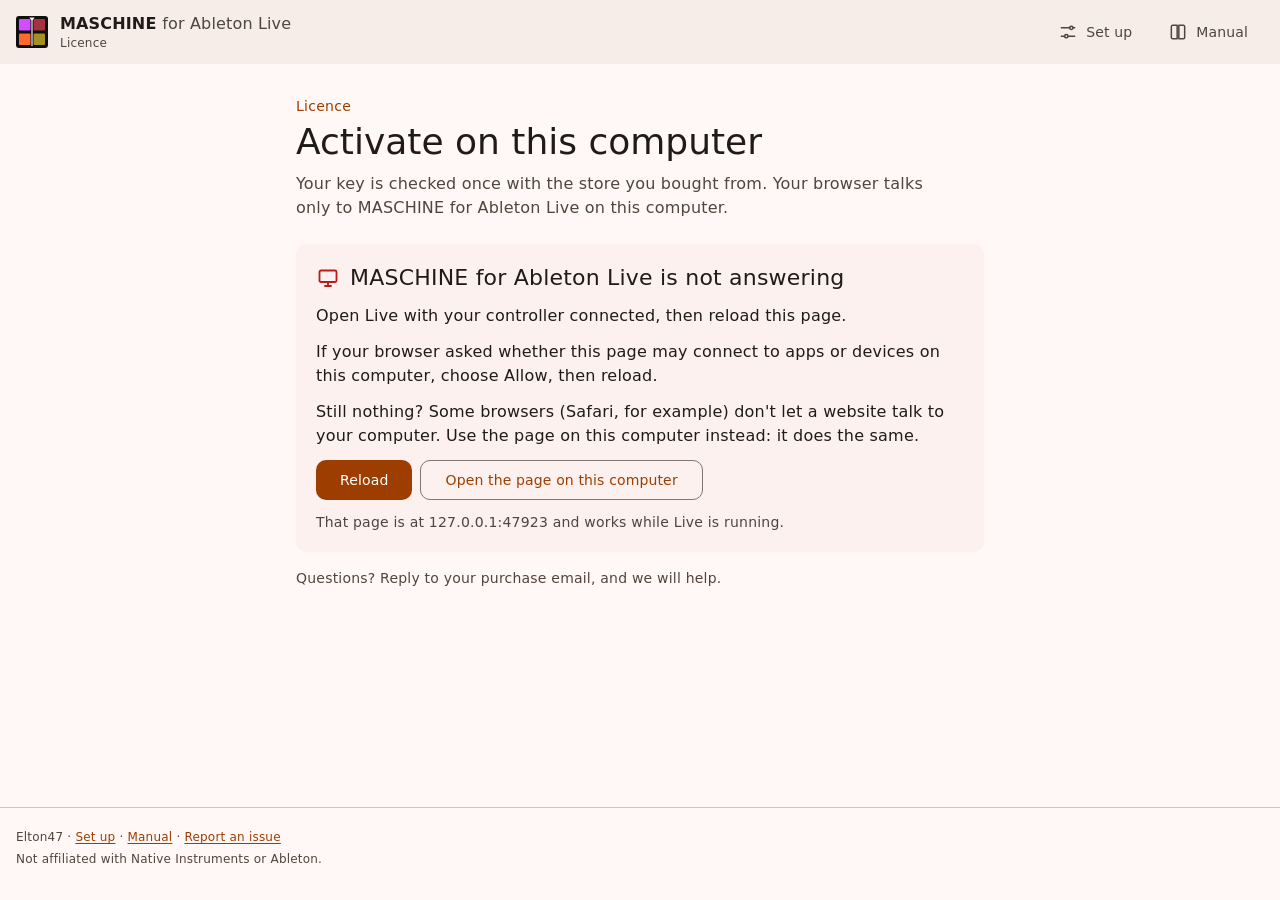
==== commit 1be24fdd: "Report an issue page: support form, log file locations, known issues" ====
--- a/activate.html
+++ b/activate.html
@@ -51,6 +51,8 @@
         <p class="act-checking">Checking this computer…</p>
       </section>
       <section id="act-actions" class="card act-card" hidden></section>
+      <!-- Windows, an MK3 whose screens MASCHINE's software still has: "Use the MK3 screens in Live" (js/activate.js). -->
+      <section id="act-screens" class="card act-card" hidden></section>
       <div id="act-message" role="status" aria-live="polite"></div>
       <p id="act-help" class="act-help"></p>
 
@@ -61,7 +63,7 @@
   </main>
 
   <footer class="footer">
-    <p>Elton47 · <a href="./#setup">Set up</a> · <a href="./#manual">Manual</a></p>
+    <p>Elton47 · <a href="./#setup">Set up</a> · <a href="./#manual">Manual</a> · <a href="report.html">Report an issue</a></p>
     <p>Not affiliated with Native Instruments or Ableton.</p>
   </footer>
 
@@ -74,6 +76,7 @@
       <symbol id="i-info" viewBox="0 0 24 24"><circle cx="12" cy="12" r="8.5"/><path d="M12 11v5.5M12 7.5v.5"/></symbol>
       <symbol id="i-alert" viewBox="0 0 24 24"><path d="M12 3.5l9 16H3z"/><path d="M12 10v4.5M12 17v.5"/></symbol>
       <symbol id="i-computer" viewBox="0 0 24 24"><rect x="3.5" y="4.5" width="17" height="11.5" rx="1.5"/><path d="M9 20h6M12 16v4"/></symbol>
+      <symbol id="i-screens" viewBox="0 0 24 24"><rect x="2.5" y="6" width="8.5" height="6" rx="1"/><rect x="13" y="6" width="8.5" height="6" rx="1"/><path d="M4 16h16M4 19h16"/></symbol>
     </defs>
   </svg>
 </body>
--- a/css/styles.css
+++ b/css/styles.css
@@ -40,13 +40,18 @@
   --md-sys-color-scrim: #000000;
   --md-sys-color-shadow: #000000;
 
-  /* shape scale */
-  --md-sys-shape-xs: 4px;
-  --md-sys-shape-sm: 8px;
-  --md-sys-shape-md: 12px;
-  --md-sys-shape-lg: 16px;
-  --md-sys-shape-xl: 28px;
-  --md-sys-shape-full: 9999px;
+  /* corners: one radius family (every border-radius is one of these, 0 or inherit; checked by
+     tests/radius.test.js). --r: boxes, cards, buttons, fields, rows, popups. --r-s: smaller
+     things inside those (key caps, tags, grid cells). --r-xs: tiny marks (inline code, bars).
+     --r-full: only real circles and pills (icon buttons, dots, the version pill). */
+  --r: 10px;
+  --r-s: 6px;
+  --r-xs: 2px;
+  --r-full: 999px;
+  /* pads (the accent picker's): the hardware pads' corner as drawn in the controller drawings,
+     PAD_ROUND in js/manual.js = 3 % of the pad's width (a percentage of a square box is exactly
+     that). Only rules for pads may use it. */
+  --r-pad: 3%;
 
   /* elevation (shadow part; the tone part comes from the surface-container roles) */
   --md-sys-elevation-1: 0 1px 2px rgb(0 0 0 / .14), 0 1px 3px 1px rgb(0 0 0 / .08);
@@ -72,6 +77,7 @@
   --hw-related: #ffb694;
 
   --focus-ring: 3px solid var(--md-sys-color-secondary);
+  --ring-edge: rgb(0 0 0 / .8); /* the dark line round the white ring of a chosen colour pad */
   --bar-height: 64px;
   --page-max: 1840px; /* widest page container (app bar, toolbar, manual, footer) */
 }
@@ -80,6 +86,7 @@
 @media (prefers-color-scheme: dark) {
   :root:not([data-theme="light"]) {
     color-scheme: dark;
+    --ring-edge: rgb(0 0 0 / .5);
     --md-sys-color-primary: #ffb694;
     --md-sys-color-on-primary: #571f00;
     --md-sys-color-primary-container: #ef6712;
@@ -118,6 +125,7 @@
 
 :root[data-theme="dark"] {
   color-scheme: dark;
+  --ring-edge: rgb(0 0 0 / .5);
   --md-sys-color-primary: #ffb694;
   --md-sys-color-on-primary: #571f00;
   --md-sys-color-primary-container: #ef6712;
@@ -203,7 +211,7 @@
 
 .skip-link {
   position: absolute; left: 12px; top: -60px; z-index: 50;
-  padding: 10px 16px; border-radius: var(--md-sys-shape-full);
+  padding: 10px 16px; border-radius: var(--r);
   background: var(--md-sys-color-primary); color: var(--md-sys-color-on-primary);
   font-weight: 500; text-decoration: none;
 }
@@ -227,7 +235,7 @@
 .btn {
   position: relative; isolation: isolate;
   display: inline-flex; align-items: center; justify-content: center; gap: 8px;
-  min-height: 40px; padding: 0 24px; border-radius: var(--md-sys-shape-full);
+  min-height: 40px; padding: 0 24px; border-radius: var(--r);
   border: 0; cursor: pointer; text-decoration: none; white-space: nowrap;
   font-size: 14px; line-height: 20px; font-weight: 500; letter-spacing: .01em;
 }
@@ -254,7 +262,7 @@
 .icon-button {
   position: relative; isolation: isolate;
   display: inline-grid; place-items: center; width: 40px; height: 40px; padding: 0;
-  border: 0; border-radius: var(--md-sys-shape-full); background: transparent;
+  border: 0; border-radius: var(--r-full); background: transparent;
   color: var(--md-sys-color-on-surface-variant); cursor: pointer;
 }
 .icon-button .icon { width: 22px; height: 22px; }
@@ -281,7 +289,7 @@
 
 .brand {
   display: flex; align-items: center; gap: 12px; min-width: 0;
-  color: inherit; text-decoration: none; border-radius: var(--md-sys-shape-sm);
+  color: inherit; text-decoration: none; border-radius: var(--r-s);
 }
 /* Logo: the four corner pads of the grid in MASCHINE's sound colours (PAD_COLORS, layouts.js), with
    Live's playhead passing: the pads it has passed glow. Drawn in index.html (same as the favicon). */
@@ -295,7 +303,7 @@
 .nav-tab {
   position: relative; isolation: isolate;
   display: inline-flex; align-items: center; gap: 8px;
-  height: 40px; padding: 0 16px; border-radius: var(--md-sys-shape-full);
+  height: 40px; padding: 0 16px; border-radius: var(--r);
   color: var(--md-sys-color-on-surface-variant); text-decoration: none;
   font-size: 14px; font-weight: 500; letter-spacing: .01em; white-space: nowrap;
 }
@@ -304,6 +312,7 @@
   background: currentColor; opacity: 0; transition: opacity var(--md-sys-motion-short) linear;
 }
 .nav-tab:hover::after { opacity: .08; }
+.nav-tab[hidden] { display: none; }
 .nav-tab[aria-current="page"] {
   background: var(--md-sys-color-secondary-container); color: var(--md-sys-color-on-secondary-container);
 }
@@ -311,7 +320,7 @@
 .theme-menu { position: relative; }
 .menu {
   position: absolute; right: 0; top: calc(100% + 4px); z-index: 30;
-  min-width: 168px; padding: 8px 0; border-radius: var(--md-sys-shape-xs);
+  min-width: 168px; padding: 8px 0; border-radius: var(--r);
   background: var(--md-sys-color-surface-container); box-shadow: var(--md-sys-elevation-2);
 }
 .menu[hidden] { display: none; }
@@ -328,11 +337,38 @@
 .menu button[aria-checked="true"] { background: var(--md-sys-color-secondary-container); color: var(--md-sys-color-on-secondary-container); }
 .menu button[aria-checked="true"] .icon { color: inherit; }
 
+/* the accent colour popover (the pads button beside the theme button): Auto and the 16 pad
+   colours as MASCHINE's pads (pad 1 bottom left, no text on them), 16 px all round. The chosen pad
+   (and under Auto, Auto and today's pad) get a white ring with a small gap, and a dark line
+   outside it so it shows on light surfaces too. */
+.accent-icon rect { fill: none; }
+.accent-icon .accent-icon-lit { fill: var(--day-pad, currentColor); stroke: var(--day-pad, currentColor); }
+.theme-menu[hidden] { display: none; }
+.accent-popover { min-width: 0; padding: 16px; }
+.menu .colour-auto, .menu .colour-auto[aria-checked="true"] {
+  flex-direction: column; align-items: flex-start; justify-content: center; gap: 0;
+  width: 100%; height: auto; min-height: 52px; padding: 6px 12px; margin: 0 0 12px;
+  border-radius: var(--r); background: var(--pad, var(--md-sys-color-primary)); color: var(--on-pad, var(--md-sys-color-on-primary));
+  font-weight: 600; line-height: 20px;
+}
+.menu .colour-auto::after { border-radius: inherit; }
+.colour-auto-sub { font-size: 12px; line-height: 16px; font-weight: 400; }
+.colour-pads { display: grid; grid-template-columns: repeat(4, 44px); gap: 8px; }
+.menu .colour-pad, .menu .colour-pad[aria-checked="true"] {
+  display: block; width: 44px; height: 44px; padding: 0; border: 0; cursor: pointer;
+  border-radius: var(--r-pad); background: var(--pad, #888);
+}
+.menu .colour-pad::after { border-radius: inherit; background: #fff; }
+.menu .colour-pad:focus-visible, .menu .colour-auto:focus-visible { outline: 2px solid var(--md-sys-color-on-surface); outline-offset: 7px; }
+.menu .colour-pad[aria-checked="true"], .menu .colour-pad.is-today, .menu .colour-auto[aria-checked="true"] {
+  box-shadow: 0 0 0 2px var(--md-sys-color-surface-container), 0 0 0 4px #fff, 0 0 0 5.5px var(--ring-edge);
+}
+
 /* --- shared surfaces -------------------------------------------------------------------- */
 
 .card, .hardware-card, .selection, .welcome-card {
   background: var(--md-sys-color-surface-container-low);
-  border-radius: var(--md-sys-shape-lg);
+  border-radius: var(--r);
 }
 .card { padding: 20px 20px 12px; scroll-margin-top: calc(var(--bar-height) + 16px); }
 .card > h2, .selection h2 { font-size: 22px; line-height: 28px; font-weight: 500; }
@@ -340,7 +376,7 @@
 
 .banner {
   display: flex; gap: 10px; align-items: flex-start;
-  margin: 12px 0 0; padding: 12px 14px; border-radius: var(--md-sys-shape-md);
+  margin: 12px 0 0; padding: 12px 14px; border-radius: var(--r);
   background: var(--md-sys-color-secondary-container); color: var(--md-sys-color-on-secondary-container);
 }
 .banner[hidden] { display: none; }
@@ -355,7 +391,7 @@
 
 .snackbar {
   position: fixed; left: 50%; bottom: 24px; z-index: 40;
-  max-width: min(560px, calc(100vw - 32px)); padding: 14px 16px; border-radius: var(--md-sys-shape-xs);
+  max-width: min(560px, calc(100vw - 32px)); padding: 14px 16px; border-radius: var(--r);
   background: var(--md-sys-color-inverse-surface); color: var(--md-sys-color-inverse-on-surface);
   box-shadow: var(--md-sys-elevation-3); font-size: 14px;
   transform: translate(-50%, 24px); opacity: 0; pointer-events: none;
@@ -366,7 +402,7 @@
 
 /* hardware button names, wherever they appear */
 .key {
-  display: inline-block; padding: 3px 7px; border-radius: 6px;
+  display: inline-block; padding: 3px 7px; border-radius: var(--r-s);
   background: var(--md-sys-color-surface-container-highest);
   box-shadow: inset 0 -1px 0 var(--md-sys-color-outline-variant);
   color: var(--md-sys-color-on-surface);
@@ -383,7 +419,7 @@
 
 .segmented {
   display: inline-flex; flex: none; height: 40px;
-  border: 1px solid var(--md-sys-color-outline); border-radius: var(--md-sys-shape-full); overflow: hidden;
+  border: 1px solid var(--md-sys-color-outline); border-radius: var(--r); overflow: hidden;
 }
 .segmented button {
   position: relative; isolation: isolate;
@@ -401,7 +437,7 @@
 
 .search-bar {
   display: flex; align-items: center; gap: 12px; flex: 1 1 280px; min-width: 0;
-  height: 48px; padding: 0 16px; border-radius: var(--md-sys-shape-full);
+  height: 48px; padding: 0 16px; border-radius: var(--r);
   background: var(--md-sys-color-surface-container-high); color: var(--md-sys-color-on-surface-variant);
   cursor: text;
 }
@@ -412,7 +448,7 @@
 }
 .search-bar input::placeholder { color: var(--md-sys-color-on-surface-variant); opacity: 1; }
 .search-hint {
-  font-size: 12px; padding: 1px 7px; border-radius: 6px;
+  font-size: 12px; padding: 1px 7px; border-radius: var(--r-s);
   border: 1px solid var(--md-sys-color-outline-variant); color: var(--md-sys-color-on-surface-variant);
 }
 @media (hover: none) { .search-hint { display: none; } }
@@ -439,7 +475,7 @@
 .search-group-head h2 { font-size: 18px; line-height: 24px; padding-top: 6px; }
 .search-open { flex: none; min-height: 36px; }
 mark.hit {
-  padding: 0 1px; margin: 0 -1px; border-radius: 3px; color: inherit;
+  padding: 0 1px; margin: 0 -1px; border-radius: var(--r-xs); color: inherit;
   background: color-mix(in srgb, var(--md-sys-color-primary) 20%, transparent);
   box-shadow: inset 0 -2px 0 var(--md-sys-color-primary);
 }
@@ -449,7 +485,7 @@
 .suggestion {
   position: relative; isolation: isolate;
   display: inline-flex; align-items: center; height: 32px; padding: 0 12px;
-  border: 1px solid var(--md-sys-color-outline-variant); border-radius: var(--md-sys-shape-sm);
+  border: 1px solid var(--md-sys-color-outline-variant); border-radius: var(--r);
   background: transparent; color: var(--md-sys-color-on-surface-variant); cursor: pointer; font-size: 14px; font-weight: 500;
 }
 .suggestion .key { padding: 2px 6px; }
@@ -552,7 +588,7 @@
 /* the MIKRO's screen magnified beside it (syncMagnifier() in manual.js), in the tour loupe's look */
 .hw-control.screen.magnify { cursor: zoom-in; }
 .oled-magnifier {
-  position: fixed; z-index: 45; padding: 8px; border-radius: 2px; pointer-events: none;
+  position: fixed; z-index: 45; padding: 8px; border-radius: var(--r-xs); pointer-events: none;
   background: #070707; box-shadow: inset 0 0 0 1px #2a2a2d, var(--md-sys-elevation-3);
   animation: magnifier-in .12s linear;
 }
@@ -573,20 +609,6 @@
 .hw-drawing.real .encoder .knurl, .hw-drawing.real .encoder .knob-cap { pointer-events: none; }
 .hw-drawing.real .screen .lcd { fill: #0c0c0e; stroke: #232327; stroke-width: 1; }
 .hw-drawing.real .screen text { dominant-baseline: middle; font-family: var(--md-ref-typeface); }
-.hw-drawing.real .lcd-rule { fill: #1e1f23; }
-.hw-drawing.real .lcd-touched { fill: #1e1f23; }
-.hw-drawing.real .lcd-track { fill: #3c3e44; }
-.hw-drawing.real .lcd-chip { stroke: #0c0c0e; stroke-width: 1.5; }
-.hw-drawing.real .lcd-button { fill: #e2e2e6; font-size: 19px; font-weight: 600; text-anchor: middle; }
-.hw-drawing.real .lcd-title { fill: #e2e2e6; font-size: 30px; font-weight: 600; }
-.hw-drawing.real .lcd-sub { fill: #8f9199; font-size: 22px; font-weight: 500; }
-.hw-drawing.real .lcd-center { fill: #e2e2e6; font-size: 50px; font-weight: 600; text-anchor: middle; }
-.hw-drawing.real .lcd-small { fill: #8f9199; font-size: 23px; font-weight: 500; text-anchor: middle; }
-.hw-drawing.real .lcd-list { fill: #e2e2e6; font-size: 21px; font-weight: 500; }
-.hw-drawing.real .lcd-list.chosen { fill: #0c0c0e; font-weight: 700; }
-.hw-drawing.real .lcd-knob-name { fill: #e2e2e6; font-size: 20px; font-weight: 600; text-anchor: middle; }
-.hw-drawing.real .lcd-knob-value { fill: #8f9199; font-size: 23px; font-weight: 500; text-anchor: middle; }
-.hw-drawing.real .lcd-knob-value.touched { fill: #fff; }
 /* MK3 group buttons are always lit dimly in their track colour, the selected track brighter */
 .hw-drawing.real .button.lit .cap { fill: color-mix(in srgb, var(--lit-color) 30%, #2a2a2d); }
 .hw-drawing.real .button.lit.lit-bright .cap { fill: color-mix(in srgb, var(--lit-color) 78%, #2a2a2d); }
@@ -690,7 +712,7 @@
 .toc a {
   position: relative; isolation: isolate;
   display: inline-flex; align-items: center; height: 32px; padding: 0 12px;
-  border: 1px solid var(--md-sys-color-outline-variant); border-radius: var(--md-sys-shape-sm);
+  border: 1px solid var(--md-sys-color-outline-variant); border-radius: var(--r);
   color: var(--md-sys-color-on-surface-variant); text-decoration: none; font-size: 14px; font-weight: 500;
 }
 .toc a::after { content: ""; position: absolute; inset: 0; z-index: -1; border-radius: inherit; background: currentColor; opacity: 0; }
@@ -699,7 +721,7 @@
 #sections { display: flex; flex-direction: column; gap: 12px; }
 
 .device-tag {
-  display: inline-block; margin-left: 8px; padding: 2px 8px; border-radius: var(--md-sys-shape-sm);
+  display: inline-block; margin-left: 8px; padding: 2px 8px; border-radius: var(--r-s);
   background: var(--md-sys-color-secondary-container); color: var(--md-sys-color-on-secondary-container);
   font-size: 11px; line-height: 16px; font-weight: 500; letter-spacing: .04em; vertical-align: 3px;
 }
@@ -708,7 +730,7 @@
 .items li {
   position: relative; isolation: isolate;
   display: grid; grid-template-columns: minmax(140px, auto) 1fr; gap: 12px; align-items: baseline;
-  padding: 10px 8px; border-radius: var(--md-sys-shape-sm); cursor: default;
+  padding: 10px 8px; border-radius: var(--r); cursor: default;
 }
 .items li + li { box-shadow: 0 -1px 0 var(--md-sys-color-outline-variant); }
 .items li::after { content: ""; position: absolute; inset: 0; z-index: -1; border-radius: inherit; background: var(--md-sys-color-on-surface); opacity: 0; }
@@ -724,7 +746,7 @@
 .shift-grid { display: grid; grid-template-columns: repeat(4, minmax(0, 1fr)); gap: 6px; margin: 4px 0 14px; }
 .shift-grid button {
   position: relative; isolation: isolate;
-  min-height: 56px; padding: 6px 4px; border: 0; border-radius: var(--md-sys-shape-md);
+  min-height: 56px; padding: 6px 4px; border: 0; border-radius: var(--r-s);
   background: var(--md-sys-color-surface-container-highest); color: var(--md-sys-color-on-surface);
   font-size: 12px; line-height: 15px; font-weight: 500; text-align: center; cursor: pointer;
   display: flex; flex-direction: column; align-items: center; justify-content: center; gap: 2px;
@@ -744,7 +766,7 @@
 .swatches { margin: 4px 0 14px; }
 .swatches .summary { margin-top: 0; }
 .swatch {
-  display: inline-block; width: 16px; height: 16px; margin-right: 10px; border-radius: 50%;
+  display: inline-block; width: 16px; height: 16px; margin-right: 10px; border-radius: var(--r-full);
   vertical-align: -3px; box-shadow: inset 0 0 0 1px rgb(0 0 0 / .2);
 }
 .swatch-table .swatch-kind { min-width: 9em; }
@@ -756,7 +778,7 @@
   .swatch-table .swatch-words { grid-column: 1 / -1; padding-top: 0; }
 }
 .swatches code {
-  display: inline-block; margin: 0 2px 4px 0; padding: 1px 6px; border-radius: var(--md-sys-shape-xs);
+  display: inline-block; margin: 0 2px 4px 0; padding: 1px 6px; border-radius: var(--r-xs);
   background: var(--md-sys-color-surface-container-highest); font-size: 12px;
 }
 
@@ -772,12 +794,12 @@
 .choices-layout { display: grid; grid-template-columns: minmax(0, 1fr) 300px; gap: 48px; align-items: start; }
 .choice-form { display: flex; flex-direction: column; gap: 20px; min-width: 0; }
 .pad-art-wrap {
-  padding: 18px; border-radius: var(--md-sys-shape-xl); background: var(--hw-body);
+  padding: 18px; border-radius: var(--r); background: var(--hw-body);
   box-shadow: var(--md-sys-elevation-2);
 }
 .pad-art { display: grid; grid-template-columns: repeat(4, 1fr); gap: 10px; }
 .pad-art-pad {
-  position: relative; aspect-ratio: 1; border-radius: 10px;
+  position: relative; aspect-ratio: 1; border-radius: var(--r-s);
   background: color-mix(in srgb, var(--pad) 50%, var(--hw-pad));
 }
 .pad-art-pad::after {
@@ -799,7 +821,7 @@
   font-size: 16px; line-height: 24px; font-weight: 500;
 }
 .choice-group legend .num {
-  display: inline-grid; place-items: center; width: 28px; height: 28px; border-radius: 50%;
+  display: inline-grid; place-items: center; width: 28px; height: 28px; border-radius: var(--r-full);
   background: var(--md-sys-color-surface-container-highest); color: var(--md-sys-color-on-surface-variant);
   font-size: 13px; font-weight: 600;
 }
@@ -808,7 +830,7 @@
 .choice {
   position: relative; isolation: isolate;
   display: flex; align-items: flex-start; gap: 12px; min-height: 64px; padding: 14px 16px;
-  border: 1px solid var(--md-sys-color-outline-variant); border-radius: var(--md-sys-shape-md);
+  border: 1px solid var(--md-sys-color-outline-variant); border-radius: var(--r);
   background: var(--md-sys-color-surface-container-low); color: var(--md-sys-color-on-surface);
   text-align: left; cursor: pointer;
   transition: background-color var(--md-sys-motion-short) linear, border-color var(--md-sys-motion-short) linear;
@@ -817,9 +839,9 @@
 .choice:hover::after { opacity: .06; }
 .choice .radio {
   flex: none; display: grid; place-items: center; width: 20px; height: 20px; margin-top: 1px;
-  border: 2px solid var(--md-sys-color-on-surface-variant); border-radius: 50%;
-}
-.choice .radio::before { content: ""; width: 10px; height: 10px; border-radius: 50%; background: transparent; }
+  border: 2px solid var(--md-sys-color-on-surface-variant); border-radius: var(--r-full);
+}
+.choice .radio::before { content: ""; width: 10px; height: 10px; border-radius: var(--r-full); background: transparent; }
 .choice-text { display: flex; flex-direction: column; gap: 2px; min-width: 0; }
 .choice-label { font-size: 16px; line-height: 22px; font-weight: 500; }
 .choice-hint { color: var(--md-sys-color-on-surface-variant); font-size: 12px; line-height: 16px; }
@@ -845,7 +867,7 @@
 }
 .chip {
   display: inline-flex; align-items: center; gap: 6px; height: 32px; padding: 0 12px;
-  border: 1px solid var(--md-sys-color-outline-variant); border-radius: var(--md-sys-shape-sm);
+  border: 1px solid var(--md-sys-color-outline-variant); border-radius: var(--r);
   color: var(--md-sys-color-on-surface-variant); font-size: 14px; font-weight: 500; white-space: nowrap;
 }
 .chip .icon { width: 18px; height: 18px; }
@@ -853,11 +875,11 @@
 
 .progress { grid-column: 1 / -1; display: flex; align-items: center; gap: 12px; }
 .progress-track {
-  flex: 1; height: 4px; border-radius: 2px; overflow: hidden;
+  flex: 1; height: 4px; border-radius: var(--r-xs); overflow: hidden;
   background: var(--md-sys-color-surface-container-highest);
 }
 .progress-bar {
-  display: block; height: 100%; border-radius: 2px; background: var(--md-sys-color-primary);
+  display: block; height: 100%; border-radius: var(--r-xs); background: var(--md-sys-color-primary);
   transition: width var(--md-sys-motion-medium) var(--md-sys-motion-easing);
 }
 .progress-label { color: var(--md-sys-color-on-surface-variant); font-size: 12px; line-height: 16px; font-weight: 500; white-space: nowrap; }
@@ -867,20 +889,20 @@
 .step-list { list-style: none; margin: 0; padding: 0; counter-reset: step; }
 .step-list li { position: relative; }
 .step-list li:not(:last-child)::before {
-  content: ""; position: absolute; left: 27px; top: 40px; bottom: -8px; width: 2px; border-radius: 1px;
+  content: ""; position: absolute; left: 27px; top: 40px; bottom: -8px; width: 2px; border-radius: var(--r-xs);
   background: var(--md-sys-color-outline-variant);
 }
 .step-list li.done:not(:last-child)::before { background: var(--md-sys-color-primary); }
 .step-link {
   position: relative; isolation: isolate;
   display: flex; align-items: center; gap: 12px; min-height: 48px; padding: 6px 12px 6px 12px; margin-bottom: 8px;
-  border-radius: var(--md-sys-shape-full); color: var(--md-sys-color-on-surface-variant); text-decoration: none;
+  border-radius: var(--r); color: var(--md-sys-color-on-surface-variant); text-decoration: none;
   font-size: 14px; line-height: 20px; font-weight: 500;
 }
 .step-link::after { content: ""; position: absolute; inset: 0; z-index: -1; border-radius: inherit; background: currentColor; opacity: 0; }
 .step-link:hover::after { opacity: .08; }
 .step-dot {
-  flex: none; display: grid; place-items: center; width: 32px; height: 32px; border-radius: 50%;
+  flex: none; display: grid; place-items: center; width: 32px; height: 32px; border-radius: var(--r-full);
   border: 2px solid var(--md-sys-color-outline); background: var(--md-sys-color-surface);
   font-size: 13px; font-weight: 600; color: var(--md-sys-color-on-surface-variant);
 }
@@ -890,7 +912,7 @@
 .current .step-dot { border-color: var(--md-sys-color-primary); background: var(--md-sys-color-primary); color: var(--md-sys-color-on-primary); }
 
 .step-card {
-  min-width: 0; padding: 28px 28px 20px; border-radius: var(--md-sys-shape-xl);
+  min-width: 0; padding: 28px 28px 20px; border-radius: var(--r);
   background: var(--md-sys-color-surface-container-low);
 }
 .step-eyebrow { margin: 0 0 4px; color: var(--md-sys-color-primary); font-size: 12px; line-height: 16px; font-weight: 600; letter-spacing: .08em; text-transform: uppercase; }
@@ -904,23 +926,23 @@
 .step-body ol > li { position: relative; padding-left: 40px; margin-bottom: 12px; counter-increment: li; }
 .step-body ol > li::before {
   content: counter(li); position: absolute; left: 0; top: -1px;
-  display: grid; place-items: center; width: 26px; height: 26px; border-radius: 50%;
+  display: grid; place-items: center; width: 26px; height: 26px; border-radius: var(--r-full);
   background: var(--md-sys-color-surface-container-highest); color: var(--md-sys-color-on-surface);
   font-size: 13px; font-weight: 600;
 }
 .step-body ul > li { position: relative; padding-left: 24px; margin-bottom: 8px; }
 .step-body ul > li::before {
-  content: ""; position: absolute; left: 6px; top: 9px; width: 6px; height: 6px; border-radius: 50%;
+  content: ""; position: absolute; left: 6px; top: 9px; width: 6px; height: 6px; border-radius: var(--r-full);
   background: var(--md-sys-color-primary);
 }
 .step-body code {
-  padding: 1px 6px; border-radius: var(--md-sys-shape-xs);
+  padding: 1px 6px; border-radius: var(--r-xs);
   background: var(--md-sys-color-surface-container-highest); font-size: .88em; overflow-wrap: anywhere;
 }
 .step-body strong { font-weight: 600; }
 
 .note {
-  display: flex; gap: 12px; align-items: flex-start; padding: 14px 16px; border-radius: var(--md-sys-shape-md);
+  display: flex; gap: 12px; align-items: flex-start; padding: 14px 16px; border-radius: var(--r);
   background: var(--md-sys-color-surface-container-high); color: var(--md-sys-color-on-surface);
   font-size: 14px; line-height: 20px;
 }
@@ -934,7 +956,7 @@
 .copy-list { display: flex; flex-direction: column; gap: 8px; }
 .copy-field {
   display: grid; grid-template-columns: minmax(0, 1fr) auto; align-items: center; gap: 4px 12px;
-  padding: 10px 8px 10px 16px; border-radius: var(--md-sys-shape-md);
+  padding: 10px 8px 10px 16px; border-radius: var(--r);
   background: var(--md-sys-color-surface-container-highest);
 }
 .copy-label { grid-column: 1 / -1; color: var(--md-sys-color-on-surface-variant); font-size: 12px; line-height: 16px; font-weight: 500; }
@@ -942,18 +964,18 @@
 .copy-field .btn { min-height: 36px; padding: 0 14px 0 12px; }
 .copy-field .btn.copied { background: var(--md-sys-color-primary); color: var(--md-sys-color-on-primary); }
 
-.kv { display: grid; grid-template-columns: max-content minmax(0, 1fr); border-radius: var(--md-sys-shape-md); overflow: hidden; box-shadow: inset 0 0 0 1px var(--md-sys-color-outline-variant); }
+.kv { display: grid; grid-template-columns: max-content minmax(0, 1fr); border-radius: var(--r); overflow: hidden; box-shadow: inset 0 0 0 1px var(--md-sys-color-outline-variant); }
 .kv dt, .kv dd { margin: 0; padding: 10px 16px; font-size: 14px; line-height: 20px; }
 .kv dt { color: var(--md-sys-color-on-surface-variant); font-weight: 500; }
 .kv dd { font-family: var(--md-ref-typeface-mono); overflow-wrap: anywhere; }
 .kv dt:not(:first-of-type), .kv dd:not(:first-of-type) { box-shadow: 0 -1px 0 var(--md-sys-color-outline-variant); }
 
 .faq { display: flex; flex-direction: column; gap: 8px; }
-.faq details { border-radius: var(--md-sys-shape-md); background: var(--md-sys-color-surface-container-high); }
+.faq details { border-radius: var(--r); background: var(--md-sys-color-surface-container-high); }
 .faq summary {
   position: relative; isolation: isolate;
   display: flex; align-items: center; justify-content: space-between; gap: 12px;
-  min-height: 52px; padding: 12px 16px; border-radius: var(--md-sys-shape-md);
+  min-height: 52px; padding: 12px 16px; border-radius: var(--r);
   cursor: pointer; list-style: none; font-weight: 500;
 }
 .faq summary::-webkit-details-marker { display: none; }
@@ -972,10 +994,10 @@
 }
 .step-nav .spacer { flex: 1; }
 .key-hint { color: var(--md-sys-color-on-surface-variant); font-size: 12px; }
-.key-hint kbd { padding: 0 6px; border-radius: 4px; border: 1px solid var(--md-sys-color-outline-variant); font-size: 11px; }
+.key-hint kbd { padding: 0 6px; border-radius: var(--r-xs); border: 1px solid var(--md-sys-color-outline-variant); font-size: 11px; }
 @media (hover: none), (max-width: 720px) { .key-hint { display: none; } }
 
-.load-error { padding: 16px; border-radius: var(--md-sys-shape-md); background: var(--md-sys-color-error-container); color: var(--md-sys-color-on-error-container); }
+.load-error { padding: 16px; border-radius: var(--r); background: var(--md-sys-color-error-container); color: var(--md-sys-color-on-error-container); }
 
 /* --- the Tour: a self-playing card per section (js/tour.js, js/highlights.js) -------------- */
 
@@ -998,7 +1020,7 @@
 
 /* the stage: the controller large in a soft spotlight, the callout beside or under it */
 .tour-stage {
-  position: relative; padding: 28px 16px; border-radius: var(--md-sys-shape-xl);
+  position: relative; padding: 28px 16px; border-radius: var(--r);
   background:
     radial-gradient(ellipse 60% 70% at 50% 46%, color-mix(in srgb, var(--md-sys-color-primary) 9%, transparent), transparent 72%),
     var(--md-sys-color-surface-container-low);
@@ -1040,7 +1062,7 @@
    under it with an arrow on narrow ones */
 .tour-bubble {
   position: relative; z-index: 2; max-width: 640px; margin: 22px auto 0; padding: 18px 20px 20px;
-  border-radius: var(--md-sys-shape-lg); border: 1px solid var(--md-sys-color-outline-variant);
+  border-radius: var(--r); border: 1px solid var(--md-sys-color-outline-variant);
   background: var(--md-sys-color-surface-bright); color: var(--md-sys-color-on-surface);
   box-shadow: var(--md-sys-elevation-3);
   transition: opacity .18s linear, transform .3s var(--md-sys-motion-easing);
@@ -1050,13 +1072,13 @@
 .tour-stage.narrow .tour-bubble::before {
   content: ""; position: absolute; top: -9px; left: var(--arrow-x, 50%); width: 16px; height: 16px; margin-left: -8px;
   background: inherit; border: 1px solid var(--md-sys-color-outline-variant); border-right: 0; border-bottom: 0;
-  border-radius: 3px 0 0 0; transform: rotate(45deg);
+  border-radius: var(--r-xs) 0 0 0; transform: rotate(45deg);
 }
 .tour-stage.changing .tour-bubble { opacity: 0; transform: translateY(8px); }
 .tour-count { margin: 0 0 10px; color: var(--md-sys-color-primary); font-size: 12px; line-height: 16px; font-weight: 600; letter-spacing: .08em; text-transform: uppercase; }
 .tour-combo { font-size: inherit; }
 .tour-combo .combo { gap: 6px; }
-.tour-combo .key { padding: 5px 10px; border-radius: 8px; font-size: 15px; line-height: 20px; }
+.tour-combo .key { padding: 5px 10px; border-radius: var(--r-s); font-size: 15px; line-height: 20px; }
 .tour-combo .plus { font-size: 15px; }
 .tour-text { margin: 12px 0 0; font-size: 16px; line-height: 24px; }
 .tour-context { font-weight: 600; }
@@ -1069,7 +1091,7 @@
 /* the MIKRO's screen, magnified (its 128 x 32 pixels; syncLoupe() in highlights.js) */
 .tour-loupe {
   display: block; box-sizing: content-box; margin-top: 14px; padding: 8px; image-rendering: pixelated;
-  border-radius: 2px; background: #070707; box-shadow: inset 0 0 0 1px #2a2a2d, var(--md-sys-elevation-1);
+  border-radius: var(--r-xs); background: #070707; box-shadow: inset 0 0 0 1px #2a2a2d, var(--md-sys-elevation-1);
 }
 .tour-loupe[hidden] { display: none; }
 
@@ -1090,15 +1112,15 @@
   border: 0; background: transparent; cursor: pointer; transition: width var(--md-sys-motion-medium) var(--md-sys-motion-easing);
 }
 .tour-dot::before {
-  content: ""; width: calc(100% - 12px); height: 8px; border-radius: 4px;
+  content: ""; width: calc(100% - 12px); height: 8px; border-radius: var(--r-full);
   background: var(--md-sys-color-outline-variant); transition: background-color var(--md-sys-motion-short) linear;
 }
 .tour-dot:hover::before { background: var(--md-sys-color-outline); }
-.tour-dot:focus-visible { outline-offset: -4px; border-radius: var(--md-sys-shape-sm); }
+.tour-dot:focus-visible { outline-offset: -4px; border-radius: var(--r-s); }
 .tour-dot.active { width: 48px; }
 .tour-dot.active::before { background: color-mix(in srgb, var(--md-sys-color-primary) 28%, transparent); }
 .tour-dot-fill {
-  position: absolute; left: 6px; right: 6px; top: 50%; height: 8px; margin-top: -4px; border-radius: 4px;
+  position: absolute; left: 6px; right: 6px; top: 50%; height: 8px; margin-top: -4px; border-radius: var(--r-full);
   background: var(--md-sys-color-primary); transform-origin: left center; transform: scaleX(0); opacity: 0;
 }
 .tour-dot.active .tour-dot-fill { opacity: 1; }
@@ -1113,7 +1135,67 @@
 .tour-link { margin: 0 0 12px; }
 
 /* --- cheat sheet ------------------------------------------------------------------------- */
-/* On screen a sheet of paper (white in both themes, like the print); printed by @media print. */
+/* On screen a sheet of paper (white in both themes, like the print); printed by /* --- Highlights (js/best.js): one page at a time, the jump list beside it ------------------- */
+
+.best { max-width: var(--page-max); margin: 0 auto; padding: 20px 16px 8px; }
+.best-layout { display: grid; grid-template-columns: minmax(0, 1fr); gap: 16px; margin-top: 16px; align-items: start; }
+@media (min-width: 1100px) {
+  .best-layout { grid-template-columns: 300px minmax(0, 1fr); gap: 24px; }
+  .best-jump { position: sticky; top: calc(var(--bar-height) + 16px); max-height: calc(100vh - var(--bar-height) - 32px); overflow: auto; }
+  .best-jump-head { pointer-events: none; }
+  .best-jump-chev { display: none; }
+  .best-jump-head::-webkit-details-marker { display: none; }
+}
+.best-jump { padding: 8px 0; }
+.best-jump-head {
+  display: flex; align-items: center; gap: 8px; padding: 8px 16px; cursor: pointer;
+  font-size: 14px; line-height: 20px; font-weight: 600; color: var(--md-sys-color-on-surface); list-style: none;
+}
+.best-jump-head::-webkit-details-marker { display: none; }
+.best-jump-head .icon { color: var(--md-sys-color-primary); }
+.best-jump-head .best-jump-chev { margin-left: auto; color: var(--md-sys-color-on-surface-variant); transition: transform var(--md-sys-motion-short) var(--md-sys-motion-easing); }
+.best-jump[open] .best-jump-chev { transform: rotate(180deg); }
+.best-jump-list { list-style: none; margin: 0; padding: 0 8px 8px; }
+.best-jump-mode { margin: 8px 0 0; }
+.best-jump-name {
+  margin: 0; padding: 6px 8px 2px; font-size: 12px; line-height: 16px; font-weight: 600; letter-spacing: .04em;
+  color: var(--md-sys-color-on-surface-variant);
+}
+.best-jump-group { list-style: none; margin: 0; padding: 0; }
+.best-jump-link {
+  display: flex; gap: 10px; align-items: baseline; padding: 6px 8px; border-radius: var(--r-s);
+  color: var(--md-sys-color-on-surface); text-decoration: none; font-size: 13px; line-height: 18px;
+}
+.best-jump-link:hover { background: var(--md-sys-color-surface-container-high); }
+.best-jump-link.active { background: var(--md-sys-color-secondary-container); color: var(--md-sys-color-on-secondary-container); }
+.best-jump-num { flex: none; min-width: 22px; text-align: right; font-variant-numeric: tabular-nums; color: var(--md-sys-color-on-surface-variant); }
+.best-jump-link.active .best-jump-num { color: inherit; font-weight: 600; }
+.best-page { min-width: 0; scroll-margin-top: calc(var(--bar-height) + 8px); }
+.best-page-head { margin: 0 0 14px; }
+.best-page-head .eyebrow { margin: 0 0 4px; white-space: nowrap; overflow: hidden; text-overflow: ellipsis; }
+/* the heading keeps one height on every page (2 lines, 3 on a phone; a longer title ends in an
+   ellipsis, the full text in its tooltip), so the previous / next buttons never move */
+.best-title {
+  font-size: 24px; line-height: 32px; font-weight: 500; max-width: 60ch; outline: none;
+  display: -webkit-box; -webkit-box-orient: vertical; -webkit-line-clamp: 2; line-clamp: 2; overflow: hidden;
+  height: 64px;
+}
+.best .tour-dots { display: none; }
+/* the buttons in the stage, right under the drawing and above the callout */
+.best .best-controls { position: relative; z-index: 2; margin-top: 16px; }
+.best .tour-status { width: 64px; min-width: 0; }
+/* only the current page's callout text takes room (the Tour keeps the longest step's size) */
+.best .tour-stack > :not(.current) { display: none; }
+.best-links { display: flex; flex-wrap: wrap; justify-content: center; gap: 4px 12px; margin: 4px 0 0; }
+@media (max-width: 600px) {
+  .best-title { font-size: 20px; line-height: 28px; -webkit-line-clamp: 3; line-clamp: 3; height: 84px; }
+}
+/* four tabs on a phone: the icon above the label */
+@media (max-width: 480px) {
+  .nav-tab { flex-direction: column; gap: 2px; height: 56px; padding: 0 4px; font-size: 12px; line-height: 16px; }
+}
+
+@media print. */
 
 .cs-toolbar {
   display: flex; flex-wrap: wrap; align-items: center; gap: 8px 12px;
@@ -1125,7 +1207,7 @@
 .cheatsheet {
   --cs-ink: #111; --cs-soft: #555;
   max-width: 1148px; margin: 0 auto 8px; padding: 28px 32px 32px;
-  background: #fff; color: var(--cs-ink); border-radius: var(--md-sys-shape-sm);
+  background: #fff; color: var(--cs-ink); border-radius: var(--r-s);
   box-shadow: var(--md-sys-elevation-2);
   font-size: 12.5px; line-height: 1.4; letter-spacing: 0;
   color-scheme: light;
@@ -1155,7 +1237,7 @@
 .cs-item + .cs-item, .cs-keep + .cs-item { border-top: 1px solid #ececec; }
 .cs-combo { margin-right: .15em; font-weight: 600; }
 .cs-key {
-  display: inline-block; padding: 0 .35em; border: 1px solid var(--cs-ink); border-radius: 3px;
+  display: inline-block; padding: 0 .35em; border: 1px solid var(--cs-ink); border-radius: var(--r-xs);
   font: 700 .82em/1.45 var(--md-ref-typeface); letter-spacing: .03em; white-space: nowrap; color: var(--cs-ink);
 }
 .cs-plus { margin: 0 .2em; color: var(--cs-soft); font-weight: 600; }
@@ -1218,7 +1300,7 @@
   --md-sys-color-outline: #83746d;
   --md-sys-color-outline-variant: #d6c3bb;
   max-width: 880px; margin: 0 auto 24px; padding: 36px 48px 32px;
-  background: #fff; color: var(--md-sys-color-on-surface); border-radius: var(--md-sys-shape-sm);
+  background: #fff; color: var(--md-sys-color-on-surface); border-radius: var(--r-s);
   box-shadow: var(--md-sys-elevation-2); color-scheme: light;
   font-size: 15px; line-height: 1.5;
 }
@@ -1233,14 +1315,14 @@
 .pd-title { margin: 0; font-size: 30px; line-height: 38px; font-weight: 600; letter-spacing: -.01em; }
 .pd-sub { margin: 2px 0 0; color: var(--md-sys-color-on-surface-variant); font-size: 16px; line-height: 22px; font-weight: 500; }
 .pd-version {
-  align-self: flex-start; margin-left: auto; padding: 4px 10px; border-radius: var(--md-sys-shape-full);
+  align-self: flex-start; margin-left: auto; padding: 4px 10px; border-radius: var(--r-full);
   background: var(--md-sys-color-surface-container-high); color: var(--md-sys-color-on-surface-variant);
   font-size: 12px; line-height: 16px; font-weight: 600; white-space: nowrap;
 }
 
 .pd-intro { margin-bottom: 8px; }
 .pd-contents {
-  padding: 14px 20px 12px; border-radius: var(--md-sys-shape-md);
+  padding: 14px 20px 12px; border-radius: var(--r);
   background: var(--md-sys-color-surface-container-low); box-shadow: inset 0 0 0 1px var(--md-sys-color-outline-variant);
 }
 .pd-contents h2 { margin: 0 0 6px; font-size: 13px; line-height: 18px; font-weight: 700; letter-spacing: .06em; text-transform: uppercase; color: var(--md-sys-color-on-surface-variant); }
@@ -1259,13 +1341,13 @@
 .pd-step { margin: 22px 0 0; }
 .pd-step-head { display: flex; align-items: center; gap: 12px; break-after: avoid; page-break-after: avoid; }
 .pd-step-num {
-  flex: none; display: grid; place-items: center; width: 32px; height: 32px; border-radius: 50%;
+  flex: none; display: grid; place-items: center; width: 32px; height: 32px; border-radius: var(--r-full);
   background: var(--md-sys-color-primary); color: var(--md-sys-color-on-primary);
   font-size: 15px; font-weight: 700;
 }
 .pd-step-title { margin: 0; font-size: 20px; line-height: 26px; font-weight: 600; }
 .pd-only {
-  display: inline-block; margin-left: 8px; padding: 1px 8px; border-radius: var(--md-sys-shape-full);
+  display: inline-block; margin-left: 8px; padding: 1px 8px; border-radius: var(--r-full);
   background: var(--md-sys-color-surface-container-highest); color: var(--md-sys-color-on-surface-variant);
   font-size: 12px; line-height: 18px; font-weight: 600; vertical-align: 2px; white-space: nowrap;
 }
@@ -1281,7 +1363,7 @@
 .print-doc .pd-body > .pd-lead, .print-doc .pd-body > h3 { break-after: avoid; page-break-after: avoid; }
 .print-doc .pd-body p, .print-doc .pd-body li { break-inside: avoid; page-break-inside: avoid; }
 
-.pd-values { width: 100%; border-collapse: separate; border-spacing: 0; border-radius: var(--md-sys-shape-md); box-shadow: inset 0 0 0 1px var(--md-sys-color-outline-variant); font-size: 14px; line-height: 20px; }
+.pd-values { width: 100%; border-collapse: separate; border-spacing: 0; border-radius: var(--r); box-shadow: inset 0 0 0 1px var(--md-sys-color-outline-variant); font-size: 14px; line-height: 20px; }
 .pd-values th, .pd-values td { padding: 8px 14px; text-align: left; vertical-align: top; }
 .pd-values thead th { color: var(--md-sys-color-on-surface-variant); font-weight: 600; font-size: 12px; letter-spacing: .02em; border-bottom: 1px solid var(--md-sys-color-outline-variant); }
 .print-doc tbody tr { box-shadow: none; }
@@ -1291,7 +1373,7 @@
 .pd-values tbody tr + tr > * { border-top: 1px solid var(--md-sys-color-outline-variant); }
 
 .pd-faq { display: flex; flex-direction: column; gap: 8px; }
-.pd-faq-item { padding: 10px 16px 4px; border-radius: var(--md-sys-shape-md); background: var(--md-sys-color-surface-container); }
+.pd-faq-item { padding: 10px 16px 4px; border-radius: var(--r); background: var(--md-sys-color-surface-container); }
 .print-doc .pd-faq-item p, .print-doc .pd-faq-item ul { margin: 0 0 6px; }
 .print-doc .pd-q { font-weight: 600; }
 .print-doc .pd-faq-item li { margin-bottom: 4px; }
@@ -1300,7 +1382,7 @@
 .print-doc .pd-body .pd-actions > li { margin: 0; padding: 0; }
 .print-doc .pd-body .pd-actions > li::before { display: none; }
 .pd-actions a {
-  display: flex; flex-direction: column; padding: 8px 16px; border-radius: var(--md-sys-shape-md);
+  display: flex; flex-direction: column; padding: 8px 16px; border-radius: var(--r);
   box-shadow: inset 0 0 0 1px var(--md-sys-color-outline); text-decoration: none;
 }
 .pd-action-label { font-weight: 600; }
@@ -1325,7 +1407,7 @@
 
 /* the manual's link box, under the title and at the end */
 .pd-manual {
-  display: flex; gap: 12px; align-items: flex-start; margin: 0 0 8px; padding: 12px 16px; border-radius: var(--md-sys-shape-md);
+  display: flex; gap: 12px; align-items: flex-start; margin: 0 0 8px; padding: 12px 16px; border-radius: var(--r);
   background: var(--md-sys-color-secondary-container); color: var(--md-sys-color-on-secondary-container);
   break-inside: avoid; page-break-inside: avoid;
 }
@@ -1352,7 +1434,7 @@
 
 .sf-flow { display: grid; grid-template-columns: minmax(0, 1fr) auto minmax(0, 1.15fr); gap: 6px; align-items: center; }
 .sf-box {
-  min-width: 0; padding: 8px 10px; border-radius: var(--md-sys-shape-md); background: var(--md-sys-color-surface-container-low);
+  min-width: 0; padding: 8px 10px; border-radius: var(--r); background: var(--md-sys-color-surface-container-low);
   box-shadow: inset 0 0 0 1px var(--md-sys-color-outline-variant);
 }
 .sf-box-title { display: flex; gap: 6px; align-items: flex-start; margin: 0 0 4px; color: var(--md-sys-color-on-surface-variant); font-size: 11.5px; line-height: 15px; font-weight: 600; }
@@ -1364,7 +1446,7 @@
 .sf-folder-icon.zip { fill: #d9d2ce; stroke: #83746d; }
 .sf-folder-icon .zip-teeth { fill: none; stroke: #51443e; stroke-width: 1.4; }
 .sf-tag {
-  margin-left: 2px; padding: 0 6px; border-radius: var(--md-sys-shape-full); background: var(--md-sys-color-primary); color: var(--md-sys-color-on-primary);
+  margin-left: 2px; padding: 0 6px; border-radius: var(--r-full); background: var(--md-sys-color-primary); color: var(--md-sys-color-on-primary);
   font: 600 10px/15px var(--md-ref-typeface); letter-spacing: .02em;
 }
 .sf-del > .sf-name > span { text-decoration: line-through; text-decoration-color: var(--md-sys-color-error); text-decoration-thickness: 1px; color: var(--md-sys-color-on-surface-variant); }
@@ -1373,24 +1455,24 @@
 .sf-arrow::after { content: "\2192"; font-size: 24px; line-height: 24px; }
 
 .sf-panel {
-  overflow: hidden; border-radius: var(--md-sys-shape-md); background: #fff;
+  overflow: hidden; border-radius: var(--r); background: #fff;
   box-shadow: inset 0 0 0 1px var(--md-sys-color-outline-variant);
 }
 .sf-panel-bar { margin: 0; padding: 5px 12px; background: #352f2d; color: #f9efeb; font-size: 12px; line-height: 16px; font-weight: 600; }
 .sf-field-row { display: flex; align-items: center; gap: 8px; padding: 9px 12px 6px; font-size: 12px; }
 .sf-field-label { color: var(--md-sys-color-on-surface-variant); white-space: nowrap; }
 .sf-field {
-  flex: 1; min-width: 0; padding: 2px 8px; border-radius: 6px; box-shadow: inset 0 0 0 1px var(--md-sys-color-outline);
+  flex: 1; min-width: 0; padding: 2px 8px; border-radius: var(--r-s); box-shadow: inset 0 0 0 1px var(--md-sys-color-outline);
   font-family: var(--md-ref-typeface-mono); white-space: nowrap; overflow: hidden; text-overflow: ellipsis;
 }
 .sf-plus {
-  display: grid; place-items: center; flex: none; width: 22px; height: 22px; border-radius: 6px;
+  display: grid; place-items: center; flex: none; width: 22px; height: 22px; border-radius: var(--r-s);
   background: var(--md-sys-color-primary); color: var(--md-sys-color-on-primary); font-weight: 700;
 }
 .sf-port-list { list-style: none; margin: 0; padding: 0 12px 8px; }
 .sf-port-list li { display: flex; align-items: center; gap: 8px; padding: 4px 0; border-top: 1px solid var(--md-sys-color-outline-variant); font-size: 12.5px; }
 .sf-num {
-  display: grid; place-items: center; flex: none; width: 18px; height: 18px; border-radius: 50%;
+  display: grid; place-items: center; flex: none; width: 18px; height: 18px; border-radius: var(--r-full);
   background: var(--md-sys-color-surface-container-highest); font-size: 10.5px; font-weight: 700;
 }
 
@@ -1401,13 +1483,13 @@
 .sf-ports-grid { border-top: 1px solid var(--md-sys-color-outline-variant); }
 .sf-ports-grid th:last-child, .sf-ports-grid td:last-child { width: 1%; text-align: right; }
 .sf-select {
-  display: inline-block; max-width: 100%; padding: 1px 6px; border-radius: 4px; background: var(--md-sys-color-surface-container-highest);
+  display: inline-block; max-width: 100%; padding: 1px 6px; border-radius: var(--r-xs); background: var(--md-sys-color-surface-container-highest);
   font-family: var(--md-ref-typeface-mono); font-size: 11px; white-space: nowrap; overflow: hidden; text-overflow: ellipsis; vertical-align: top;
 }
 .sf-select.off { color: var(--md-sys-color-on-surface-variant); }
 .sf-on .sf-select { background: var(--md-sys-color-secondary-container); color: var(--md-sys-color-on-secondary-container); font-weight: 600; box-shadow: inset 0 0 0 1px var(--md-sys-color-primary); }
 .sf-toggle {
-  display: inline-block; min-width: 30px; padding: 1px 8px; border-radius: var(--md-sys-shape-full); text-align: center;
+  display: inline-block; min-width: 30px; padding: 1px 8px; border-radius: var(--r-full); text-align: center;
   background: var(--md-sys-color-surface-container-highest); color: var(--md-sys-color-on-surface-variant); font-size: 10.5px; font-weight: 700;
 }
 .sf-toggle.on { background: var(--md-sys-color-primary); color: var(--md-sys-color-on-primary); }
@@ -1452,7 +1534,7 @@
   .step-list-toggle {
     display: flex; align-items: center; justify-content: space-between; gap: 8px; width: 100%;
     min-height: 48px; padding: 0 16px; border: 1px solid var(--md-sys-color-outline-variant);
-    border-radius: var(--md-sys-shape-md); background: var(--md-sys-color-surface-container-low);
+    border-radius: var(--r); background: var(--md-sys-color-surface-container-low);
     cursor: pointer; font-weight: 500; text-align: left;
   }
   .step-list-toggle .icon { transition: transform var(--md-sys-motion-short) var(--md-sys-motion-easing); }
@@ -1470,17 +1552,19 @@
   .nav-tab { flex: 1; justify-content: center; gap: 6px; height: 48px; padding: 0 8px; border-radius: 0; }
   .nav-tab[aria-current="page"] { background: transparent; color: var(--md-sys-color-primary); box-shadow: inset 0 -3px 0 var(--md-sys-color-primary); }
   html { scroll-padding-top: 120px; }
+  .best { padding-top: 16px; }
+  .best .tour-title { font-size: 26px; line-height: 32px; }
   .card { scroll-margin-top: 120px; }
   .hardware { top: auto; }
   .setup { padding-top: 16px; }
   .setup-title { font-size: 28px; line-height: 36px; }
   .setup-hero { margin-bottom: 16px; }
-  .step-card { padding: 20px 16px 16px; border-radius: var(--md-sys-shape-lg); }
+  .step-card { padding: 20px 16px 16px; border-radius: var(--r); }
   .step-title { font-size: 24px; line-height: 32px; }
   .step-body { font-size: 15px; line-height: 23px; }
   .step-nav {
     position: sticky; bottom: 0; z-index: 5; margin: 20px -16px -16px; padding: 12px 16px;
-    background: var(--md-sys-color-surface-container); border-radius: 0 0 var(--md-sys-shape-lg) var(--md-sys-shape-lg);
+    background: var(--md-sys-color-surface-container); border-radius: 0 0 var(--r) var(--r);
   }
   .step-nav .btn { padding: 0 16px; }
   .items li { grid-template-columns: minmax(0, 1fr); gap: 6px; }
@@ -1493,7 +1577,7 @@
   .tour { padding-top: 12px; }
   .tour-title { font-size: 26px; line-height: 34px; }
   .tour-intro { font-size: 15px; line-height: 23px; }
-  .tour-stage { padding: 16px 10px 14px; margin: 0 -8px; border-radius: var(--md-sys-shape-lg); }
+  .tour-stage { padding: 16px 10px 14px; margin: 0 -8px; border-radius: var(--r); }
   .tour-bubble { padding: 16px; }
   .tour-text { font-size: 15px; line-height: 23px; }
   .tour-cards { gap: 32px; }
@@ -1563,7 +1647,7 @@
   .cs-section h2 { border-bottom-width: .8pt; margin-bottom: .6mm; }
   .cs-item { padding: .4mm 0 .5mm; }
   .cs-item + .cs-item, .cs-keep + .cs-item { border-top: .4pt solid #ccc; }
-  .cs-key { border-width: .6pt; border-radius: 1.6pt; }
+  .cs-key { border-width: .6pt; border-radius: var(--r-xs); }
   .cs-grid td { border-width: .5pt; padding: .5mm .8mm .7mm; }
 
   /* the printable documents: on their own page (margins, page numbers), colours kept, compact
@@ -1605,24 +1689,24 @@
   .print-doc .pd-body ol > li::before { width: 4.4mm; height: 4.4mm; font-size: 7.5pt; top: 0; }
   .print-doc .pd-body ul > li { padding-left: 4.4mm; margin-bottom: .8mm; }
   .print-doc .pd-body ul > li::before { left: 1.2mm; top: 1.55mm; width: 1.4mm; height: 1.4mm; }
-  .print-doc .key { padding: .2mm 1.4mm; font-size: 7pt; line-height: 1.4; border-radius: 1.2mm; }
+  .print-doc .key { padding: .2mm 1.4mm; font-size: 7pt; line-height: 1.4; border-radius: var(--r-xs); }
   .print-doc .pd-body code { font-size: .86em; padding: 0 1.2mm; }
-  .print-doc .note { gap: 2.4mm; padding: 1.8mm 3mm; font-size: 8.3pt; line-height: 1.35; border-radius: 2.4mm; }
+  .print-doc .note { gap: 2.4mm; padding: 1.8mm 3mm; font-size: 8.3pt; line-height: 1.35; border-radius: var(--r); }
   .print-doc .note .icon { width: 3.8mm; height: 3.8mm; }
   .print-doc .kv dt, .print-doc .kv dd { font-size: 8.3pt; line-height: 1.35; padding: 1.1mm 3mm; }
-  .print-doc .kv { border-radius: 2.4mm; }
-  .pd-values { font-size: 8.3pt; line-height: 1.3; border-radius: 2.4mm; }
+  .print-doc .kv { border-radius: var(--r); }
+  .pd-values { font-size: 8.3pt; line-height: 1.3; border-radius: var(--r); }
   .pd-values th, .pd-values td { padding: 1mm 3mm; }
   .pd-values thead th { font-size: 7.5pt; }
   .pd-faq { display: block; columns: 2; column-gap: 3.5mm; }
   .print-doc .pd-flow { columns: 2; column-gap: 5mm; }
   .print-doc .pd-flow > * { break-inside: avoid; page-break-inside: avoid; }
   .print-doc .pd-flow > :first-child { margin-top: 0; }
-  .pd-faq-item { padding: 1.8mm 3mm .6mm; margin-bottom: 2mm; border-radius: 2.4mm; font-size: 8.3pt; line-height: 1.35; }
+  .pd-faq-item { padding: 1.8mm 3mm .6mm; margin-bottom: 2mm; border-radius: var(--r); font-size: 8.3pt; line-height: 1.35; }
   .print-doc .pd-faq-item p, .print-doc .pd-faq-item ul { margin-bottom: 1.2mm; }
   .print-doc .pd-faq-item li { margin-bottom: .6mm; }
   .pd-actions { gap: 2mm; }
-  .pd-actions a { padding: 1.4mm 3mm; border-radius: 2.4mm; }
+  .pd-actions a { padding: 1.4mm 3mm; border-radius: var(--r); }
   .pd-action-label { font-size: 8.5pt; }
   .pd-url { font-size: 7.5pt; line-height: 1.3; }
   .pd-url-inline { font-size: .85em; }
@@ -1631,7 +1715,7 @@
 
   .sf { margin-top: 1.5mm; }
   .sf figcaption { font-size: 7.5pt; line-height: 1.3; margin-top: 1mm; }
-  .sf-box { padding: 1.8mm 2.4mm; border-radius: 2.4mm; }
+  .sf-box { padding: 1.8mm 2.4mm; border-radius: var(--r); }
   .sf-box-title { font-size: 7.5pt; line-height: 1.3; margin-bottom: 1mm; }
   .sf-name { font-size: 6.9pt; line-height: 1.45; gap: 1mm; }
   .sf-tree ul { margin-left: 1.4mm; padding-left: 1.8mm; }
@@ -1641,7 +1725,7 @@
   .sf-tag { font-size: 6.5pt; line-height: 1.6; padding: 0 1.6mm; }
   .sf-arrow { font-size: 7pt; }
   .sf-arrow::after { font-size: 15pt; line-height: 1; }
-  .sf-panel { border-radius: 2.4mm; }
+  .sf-panel { border-radius: var(--r); }
   .sf-panel-bar { padding: 1.1mm 3mm; font-size: 8pt; }
   .sf-field-row { padding: 2mm 3mm 1.4mm; gap: 2mm; font-size: 8pt; }
   .sf-field { padding: .4mm 2mm; }
--- a/css/activate.css
+++ b/css/activate.css
@@ -21,7 +21,7 @@
 .act-field { display: flex; flex-direction: column; gap: 6px; font-size: 14px; line-height: 20px; font-weight: 500; }
 .act-field input {
   box-sizing: border-box; width: 100%; min-height: 48px; padding: 12px 14px;
-  border: 1px solid var(--md-sys-color-outline); border-radius: var(--md-sys-shape-xs);
+  border: 1px solid var(--md-sys-color-outline); border-radius: var(--r);
   background: transparent; color: var(--md-sys-color-on-surface);
   font: inherit; font-size: 16px; font-weight: 400; letter-spacing: normal;
 }
@@ -40,6 +40,23 @@
 
 .act-help { color: var(--md-sys-color-on-surface-variant); font-size: 14px; line-height: 20px; margin: 0; }
 
+/* "Use the MK3 screens in Live": the confirmation, in the page (never the browser's confirm()). */
+.act-scrim {
+  position: fixed; inset: 0; z-index: 50; display: flex; align-items: flex-start; justify-content: center;
+  padding: 24px 16px; box-sizing: border-box; overflow-y: auto; background: rgb(0 0 0 / .45);
+}
+.act-dialog {
+  width: 100%; max-width: 640px; box-sizing: border-box; padding: 24px; margin: auto 0;
+  background: var(--md-sys-color-surface-container-high); color: var(--md-sys-color-on-surface);
+  border-radius: var(--r); box-shadow: var(--md-sys-elevation-3);
+}
+.act-dialog h2 { margin: 0 0 8px; font-size: 24px; line-height: 32px; font-weight: 400; }
+.act-dialog h3 { margin: 20px 0 4px; font-size: 16px; line-height: 24px; font-weight: 500; }
+.act-dialog p { margin: 0 0 6px; font-size: 16px; line-height: 24px; max-width: 62ch; }
+.act-dialog .act-hash { font-family: var(--md-ref-typeface-mono); font-size: 12px; line-height: 18px; overflow-wrap: anywhere; color: var(--md-sys-color-on-surface-variant); }
+.act-dialog .act-row { justify-content: flex-end; margin-top: 24px; }
+body.act-dialog-open { overflow: hidden; }
+
 @media (max-width: 480px) {
   .act-facts { grid-template-columns: 1fr; gap: 0; }
   .act-facts dd { margin-bottom: 8px; }
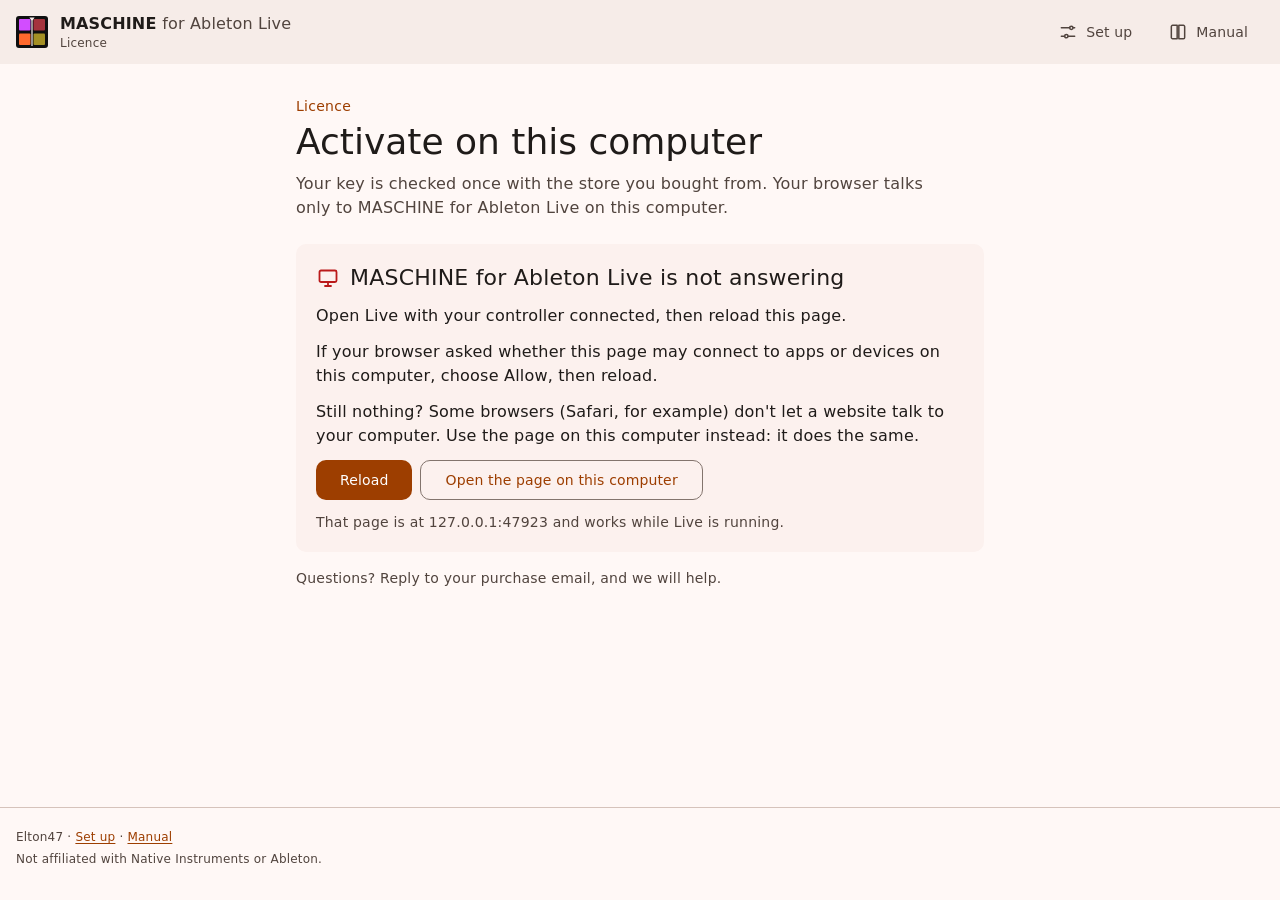
==== commit e7adfa24: "Footer: the report page stays unlinked until its service is live" ====
--- a/activate.html
+++ b/activate.html
@@ -63,7 +63,7 @@
   </main>
 
   <footer class="footer">
-    <p>Elton47 · <a href="./#setup">Set up</a> · <a href="./#manual">Manual</a> · <a href="report.html">Report an issue</a></p>
+    <p>Elton47 · <a href="./#setup">Set up</a> · <a href="./#manual">Manual</a></p>
     <p>Not affiliated with Native Instruments or Ableton.</p>
   </footer>
 
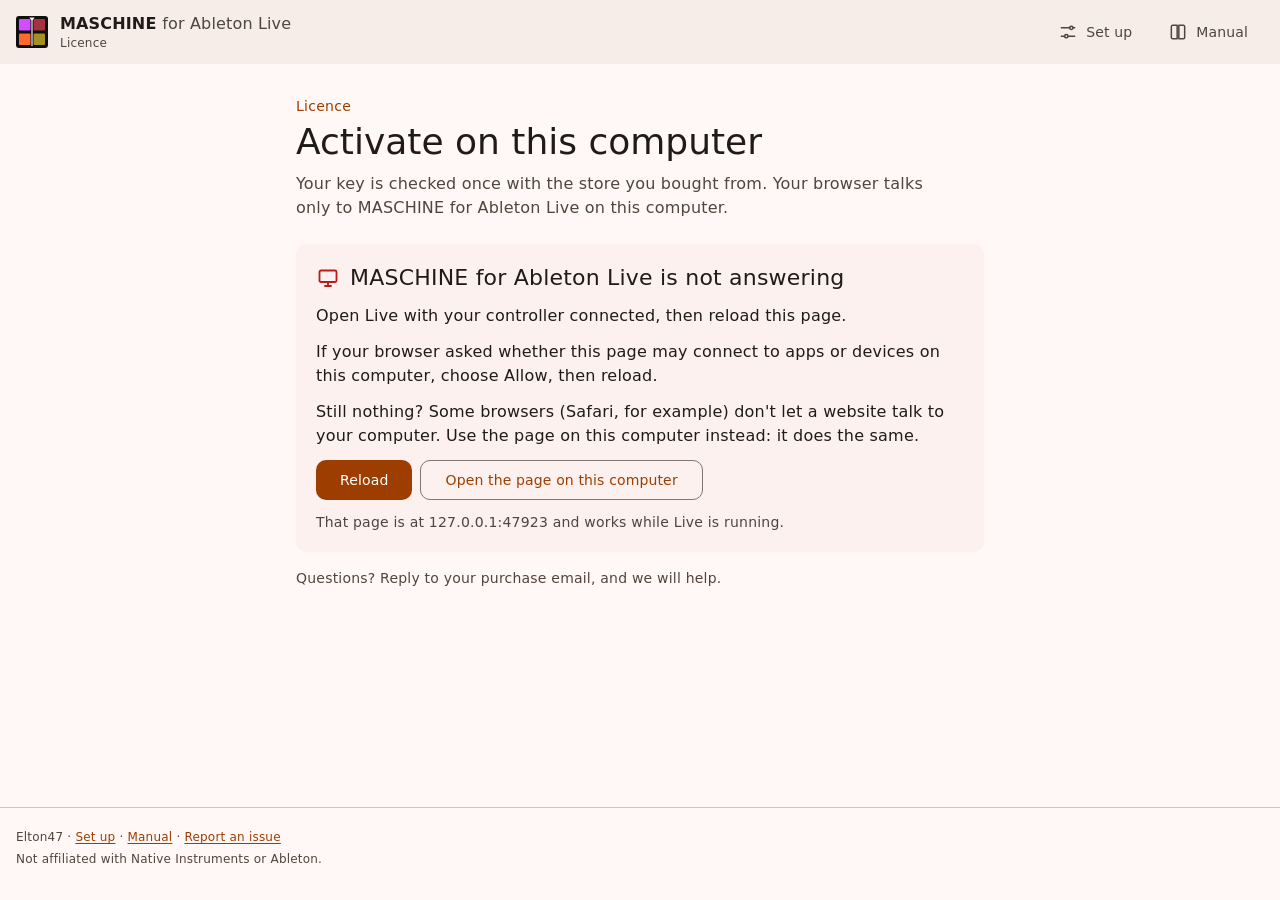
==== commit 708b2d5b: "Footer: link the Report an issue page again, its service is live" ====
--- a/activate.html
+++ b/activate.html
@@ -63,7 +63,7 @@
   </main>
 
   <footer class="footer">
-    <p>Elton47 · <a href="./#setup">Set up</a> · <a href="./#manual">Manual</a></p>
+    <p>Elton47 · <a href="./#setup">Set up</a> · <a href="./#manual">Manual</a> · <a href="report.html">Report an issue</a></p>
     <p>Not affiliated with Native Instruments or Ableton.</p>
   </footer>
 
--- a/css/styles.css
+++ b/css/styles.css
@@ -1487,6 +1487,8 @@
   font-family: var(--md-ref-typeface-mono); font-size: 11px; white-space: nowrap; overflow: hidden; text-overflow: ellipsis; vertical-align: top;
 }
 .sf-select.off { color: var(--md-sys-color-on-surface-variant); }
+/* a phone: a long port name wraps in its pill instead of running out of the panel */
+@media (max-width: 560px) { .sf-select { white-space: normal; overflow-wrap: anywhere; } }
 .sf-on .sf-select { background: var(--md-sys-color-secondary-container); color: var(--md-sys-color-on-secondary-container); font-weight: 600; box-shadow: inset 0 0 0 1px var(--md-sys-color-primary); }
 .sf-toggle {
   display: inline-block; min-width: 30px; padding: 1px 8px; border-radius: var(--r-full); text-align: center;
@@ -1746,3 +1748,18 @@
   .sf-screens-all { gap: 1.8mm 2.4mm; margin-top: 2.5mm; }
   .sf-screens-title { font-size: 7.5pt; margin: .5mm 0 -1mm; }
 }
+
+/* The Tour's last card: devices on the screens (js/tour-devices.js), stills */
+.tour-devices { margin-top: 40px; }
+.td-grid { display: grid; grid-template-columns: repeat(auto-fill, minmax(240px, 1fr)); gap: 16px; }
+.td-grid.td-grid-mk3 { grid-template-columns: repeat(auto-fill, minmax(min(100%, 420px), 1fr)); }
+.td-tile { margin: 0; }
+.td-screens { display: grid; gap: 4px; background: #000; padding: 4px; }
+.td-mk3 { grid-template-columns: 1fr 1fr; }
+.td-mk3 img { display: block; width: 100%; height: auto; }
+.td-oled { display: block; width: 100%; height: auto; }
+.td-oled-glass { fill: #070707; }
+.td-oled-pixels { fill: #f2f2ee; }
+.td-tile figcaption { display: flex; flex-direction: column; margin-top: 6px; }
+.td-group { color: var(--md-sys-color-on-surface-variant); font-size: 12px; line-height: 16px; }
+.td-name { font-size: 15px; line-height: 22px; font-weight: 500; }
